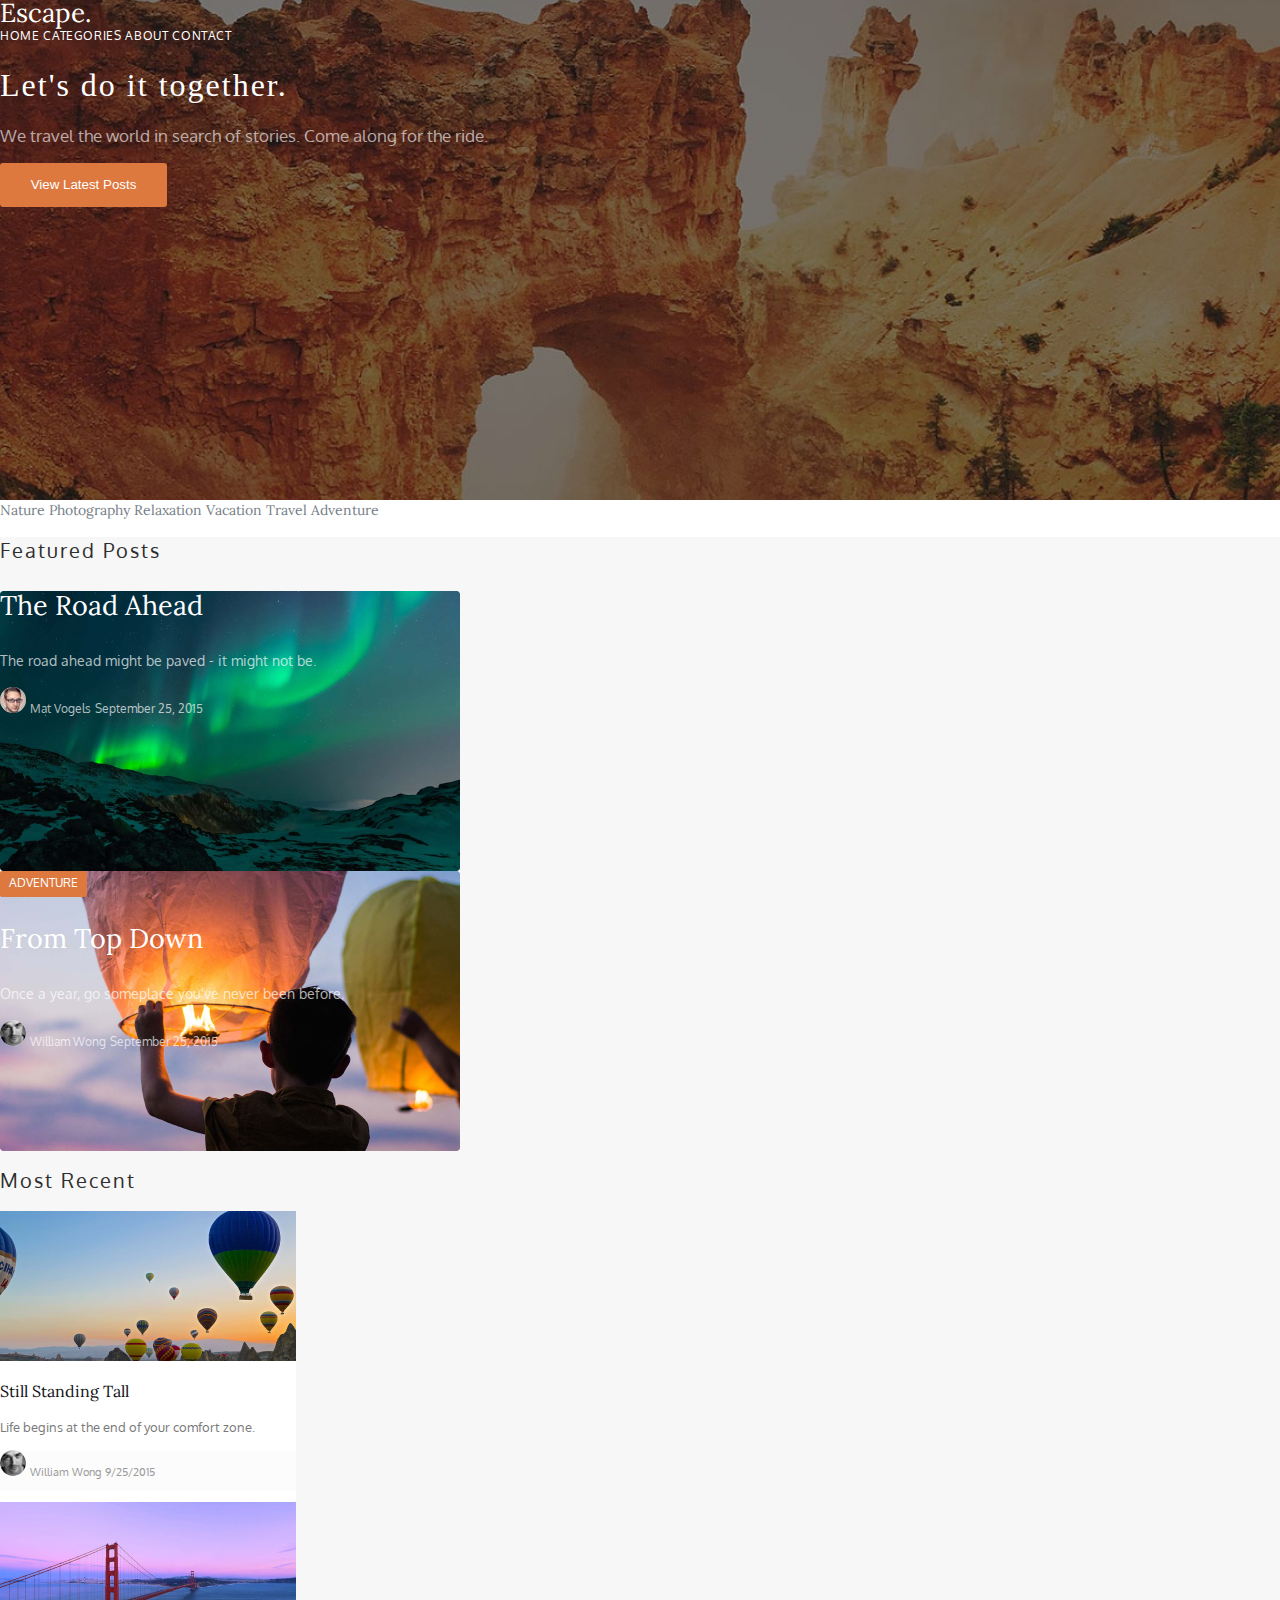
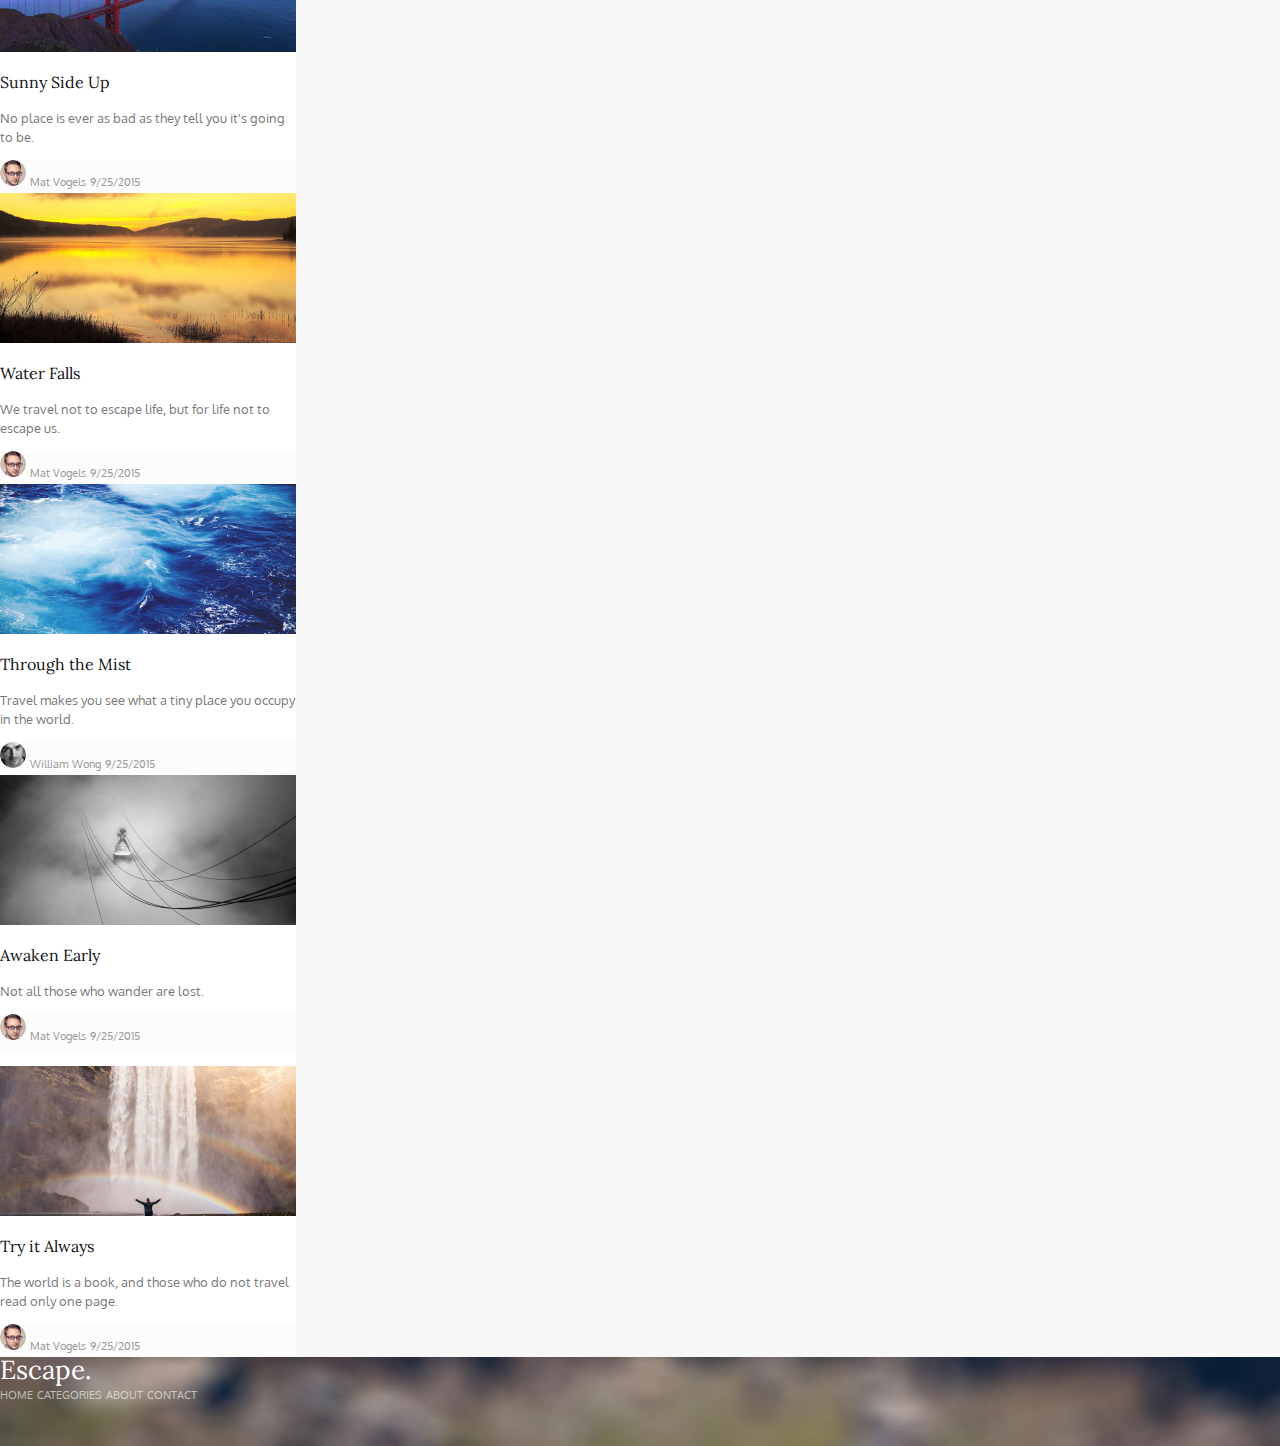
==== index.html @ 20234441 "Закончил дизайн" ====
<!DOCTYPE html>
<html lang="en">
  <head>
    <meta charset="UTF-8" />
    <title>Escape</title>
    <link rel="stylesheet" href="/css/main.css" />
    <link href="https://fonts.googleapis.com/css2?family=Oxygen&display=swap" rel="stylesheet" />
    <link href="https://fonts.googleapis.com/css2?family=Lora&family=Oxygen&display=swap" rel="stylesheet" />
  </head>
  <body class="page">
    <header class="top-block top-block_canyon">
      <span class="top-block__logo">Escape.</span>
      <nav>
        <a href="" class="top-block__nav">HOME</a>
        <a href="" class="top-block__nav">CATEGORIES</a>
        <a href="" class="top-block__nav">ABOUT</a>
        <a href="" class="top-block__nav">CONTACT</a>
      </nav>
      <h1 class="top-block__title">Let's do it together.</h1>
      <p class="top-block__text">
        We travel the world in search of stories. Come along for the ride.
      </p>
      <button class="top-block__button">View Latest Posts</button>
    </header>
    <div class="topick-block">
      <a href="" class="topick-block__nav">Nature</a>
      <a href="" class="topick-block__nav">Photography</a>
      <a href="" class="topick-block__nav">Relaxation</a>
      <a href="" class="topick-block__nav">Vacation</a>
      <a href="" class="topick-block__nav">Travel</a>
      <a href="" class="topick-block__nav">Adventure</a>
    </div>
    <div class="main-block">
      <section>
        <h2 class="main-block__title">Featured Posts</h2>
        <div class="main-block__content main-block__content_borealis" onclick="location.href='http://127.0.0.1:5500/the-road-ahead.html';">
          <h3 class="main-block__content__title">The Road Ahead</h3>
          <p class="main-block__content__text">The road ahead might be paved - it might not be.</p>
          <img class="main-block__content__image" src="images/mat_vogels.jpg" alt="Mat Vogels" />
          <span class="main-block__content__sign">Mat Vogels</span>
          <span class="main-block__content__sign">September 25, 2015</span>
        </div>
        <div class="main-block__content main-block__content_lantern">
          <button class="main-block__content__button">Adventure</button>
          <h3 class="main-block__content__title">From Top Down</h3>
          <p class="main-block__content__text">Once a year, go someplace you've never been before.</p>
          <img class="main-block__content__image" src="images/william_wong.jpg" alt="Mat Vogels" />
          <span class="main-block__content__sign">William Wong</span>
          <span class="main-block__content__sign">September 25, 2015</span>
        </div>
      </section>
      <section>
        <h2 class="main-block__title">Most Recent</h2>
        <div class="main-block__content-small">
          <img class="main-block__content-small__image" src="images/still_standing_tall.png" alt="Still Standing Tall" />
          <h3 class="main-block__content-small__title">Still Standing Tall</h3>
          <p class="main-block__content-small__text">Life begins at the end of your comfort zone.</p>
          <div class="main-block__content-small__footer">
            <img class="main-block__content-small_avatar" src="images/william_wong.jpg" alt="William Wong" />
            <span class="main-block__content-small__sign">William Wong</span>
            <span class="main-block__content-small__sign">9/25/2015</span>
          </div>
        </div>
        <div class="main-block__content-small">
          <img class="main-block__content-small__image" src="images/sunny_side_up.png" alt="Sunny Side Up" />
          <h3 class="main-block__content-small__title">Sunny Side Up</h3>
          <p class="main-block__content-small__text">No place is ever as bad as they tell you it's going to be.</p>
          <div class="main-block__content-small__footer">
            <img class="main-block__content-small_avatar" src="images/mat_vogels.jpg" alt="Mat Vogels" />
            <span class="main-block__content-small__sign">Mat Vogels</span>
            <span class="main-block__content-small__sign">9/25/2015</span>
          </div>
        </div>
        <div class="main-block__content-small">
          <img class="main-block__content-small__image" src="images/water_falls.png" alt="Water Falls" />
          <h3 class="main-block__content-small__title">Water Falls</h3>
          <p class="main-block__content-small__text">We travel not to escape life, but for life not to escape us.</p>
          <div class="main-block__content-small__footer">
            <img class="main-block__content-small_avatar" src="images/mat_vogels.jpg" alt="Mat Vogels" />
            <span class="main-block__content-small__sign">Mat Vogels</span>
            <span class="main-block__content-small__sign">9/25/2015</span>
          </div>     
        </div>
        <div class="main-block__content-small">
          <img class="main-block__content-small__image" src="images/through_the_mist.png" alt="Through the Mist" />
          <h3 class="main-block__content-small__title">Through the Mist</h3>
          <p class="main-block__content-small__text">Travel makes you see what a tiny place you occupy in the world.</p>
          <div class="main-block__content-small__footer">
            <img class="main-block__content-small_avatar" src="images/william_wong.jpg" alt="William Wong" />
            <span class="main-block__content-small__sign">William Wong</span>
            <span class="main-block__content-small__sign">9/25/2015</span>
          </div>
        </div>
        <div class="main-block__content-small">
          <img class="main-block__content-small__image" src="images/awaken_early.png" alt="Awaken Early" />
          <h3 class="main-block__content-small__title">Awaken Early</h3>
          <p class="main-block__content-small__text">Not all those who wander are lost.</p>
          <div class="main-block__content-small__footer">
            <img class="main-block__content-small_avatar" src="images/mat_vogels.jpg" alt="Mat Vogels" />
            <span class="main-block__content-small__sign">Mat Vogels</span>
            <span class="main-block__content-small__sign">9/25/2015</span>
          </div>       
        </div>
        <div class="main-block__content-small">
          <img class="main-block__content-small__image" src="images/try_it_always.png" alt="Try it Always" />
          <h3 class="main-block__content-small__title">Try it Always</h3>
          <p class="main-block__content-small__text">
            The world is a book, and those who do not travel read only one page.
          </p>
          <div class="main-block__content-small__footer">
            <img class="main-block__content-small_avatar" src="images/mat_vogels.jpg" alt="Mat Vogels" />
            <span class="main-block__content-small__sign">Mat Vogels</span>
            <span class="main-block__content-small__sign">9/25/2015</span>
          <div>
        </div>
      </section>
    </div>
    <footer class="bottom-block">
      <span class="bottom-block__logo">Escape.</span>
      <nav>
        <a href="" class="bottom-block__nav">HOME</a>
        <a href="" class="bottom-block__nav">CATEGORIES</a>
        <a href="" class="bottom-block__nav">ABOUT</a>
        <a href="" class="bottom-block__nav">CONTACT</a>
      </nav>
    </footer>
  </body>
</html>
---- css/main.css ----
.page 
{
    margin: 0;
    border: 0;
}

.top-block
{
    height: 360px;
    background: #F5F5F5;
}

.top-block_canyon
{
    height: 500px;
    background: url(../images/header.png);
    background-repeat: no-repeat;
    background-size: cover;
}

.top-block__logo
{
    font: 26px/1 "Lora";
    color: #FFFFFF;
}

.top-block__logo_black
{
    color: #2E2E2E;
}

.top-block__nav
{
    letter-spacing: 0.6px;
    text-decoration: 0;
    font: 12px/1.67 "Oxygen";
    color: #FFFFFF;
}

.top-block__nav_black
{
    color: #2E2E2E;
}

.top-block__title
{
    letter-spacing: 2px;
    font: 50/1.02 "Lora";
    font-weight: 400;
    color: #FFFFFF;
}

.top-block__title_black
{
    color: #2E2E2E;
}

.top-block__text 
{
    font: 17px/1.18 "Oxygen";
    color: rgba(255, 255, 255, 0.63);
}

.top-block__text_black
{
    color: rgba(46, 46, 46, 0.63);
}

.top-block__button
{
  height: 44px;
  width: 167px;
  background: #DD783F;
  color: #FFFFFF;
  border-radius: 3px;
  border: 0;
}

.topick-block
{
    background: #FFFFFF;
}

.topick-block__nav
{
    text-decoration: 0;
    font: 14px/1.43 "Lora";
    color: #768088;
}

.image-block
{
    width: 100%;
}

.main-block
{
    background: #F7F7F7;
}

.main-block__article
{
    padding: 140px 240px 135px;
}

.main-block__article__text
{
    margin: 0px auto;
    font: 24px/1.46 "Oxygen";
    color: #101315;
}

.main-block__article__text:not(:last-child)
{
    margin-bottom: 40px;
}

.main-block__title
{
  font: 20px/1.35 "Oxygen";
  letter-spacing: 2px;
  color: #2E2E2E;
}

.main-block__content
{
    width: 460px;
    height: 280px;
    background-size: 460px 280px;
    background-repeat: no-repeat;
    border-radius: 3px;
}

.main-block__content_borealis
{
    background-image: url(../images/the_road_ahead.jpg);
}

.main-block__content_lantern
{
    background-image: url(../images/from_top_down.jpg);
}

.main-block__content__button
{
    width: 87px;
    height: 26px;
    background: #DD783F;
    border: 0;
    border-radius: 2px;
    font: 12px/1.08 "Oxygen";
    text-transform: uppercase;
    color: #FFFFFF;
}

.main-block__content__title
{
    font: 27px/1.11 "Lora";
    color: #FFFFFF;
}

.main-block__content__text
{
    font: 14px/1.79 "Oxygen";
    color: rgba(255, 255, 255, 0.7);
}

.main-block__content__image
{
    border-radius: 50%;
}

.main-block__content__sign
{
    font: 12px/2.92 "Oxygen";
    color: rgba(255, 255, 255, 0.7);
}

.main-block__content-small
{
    width: 296px;
    height: 291px;
    background: #FFFFFF;
    background-size: 296px 291px;
    box-shadow: 0px 0px 0px rgba(0, 0, 0, 0.09);
    border-radius: 3px;
}

.main-block__content-small__image
{
    width: 296px;
    height: 150px;
}

.main-block__content-small__title
{
    font: 16px/1.31 "Lora";
    color: #101315;
}

.main-block__content-small__text
{
    font: 13px/1.46 "Oxygen";
    color: #7A7A7A;
}

.main-block__content-small__footer
{
    background: #FCFCFC;
}

.main-block__content-small_avatar
{
    border-radius: 50%;
}

.main-block__content-small__sign
{
    font: 11px/3.18 "Oxygen";
    color: #999999;
}

.bottom-block
{
    background: url(../images/bottom_block.jpg);
    background-repeat: no-repeat;
    background-size: cover;
    height: 89px;
}

.bottom-block__logo
{
    font: 26px/1 "Lora";
    color: #FFFFFF;
}

.bottom-block__nav
{
    text-decoration: 0;
    font: 11px/2.36 "Oxygen";
    color: rgba(255, 255, 255, 0.6);
}
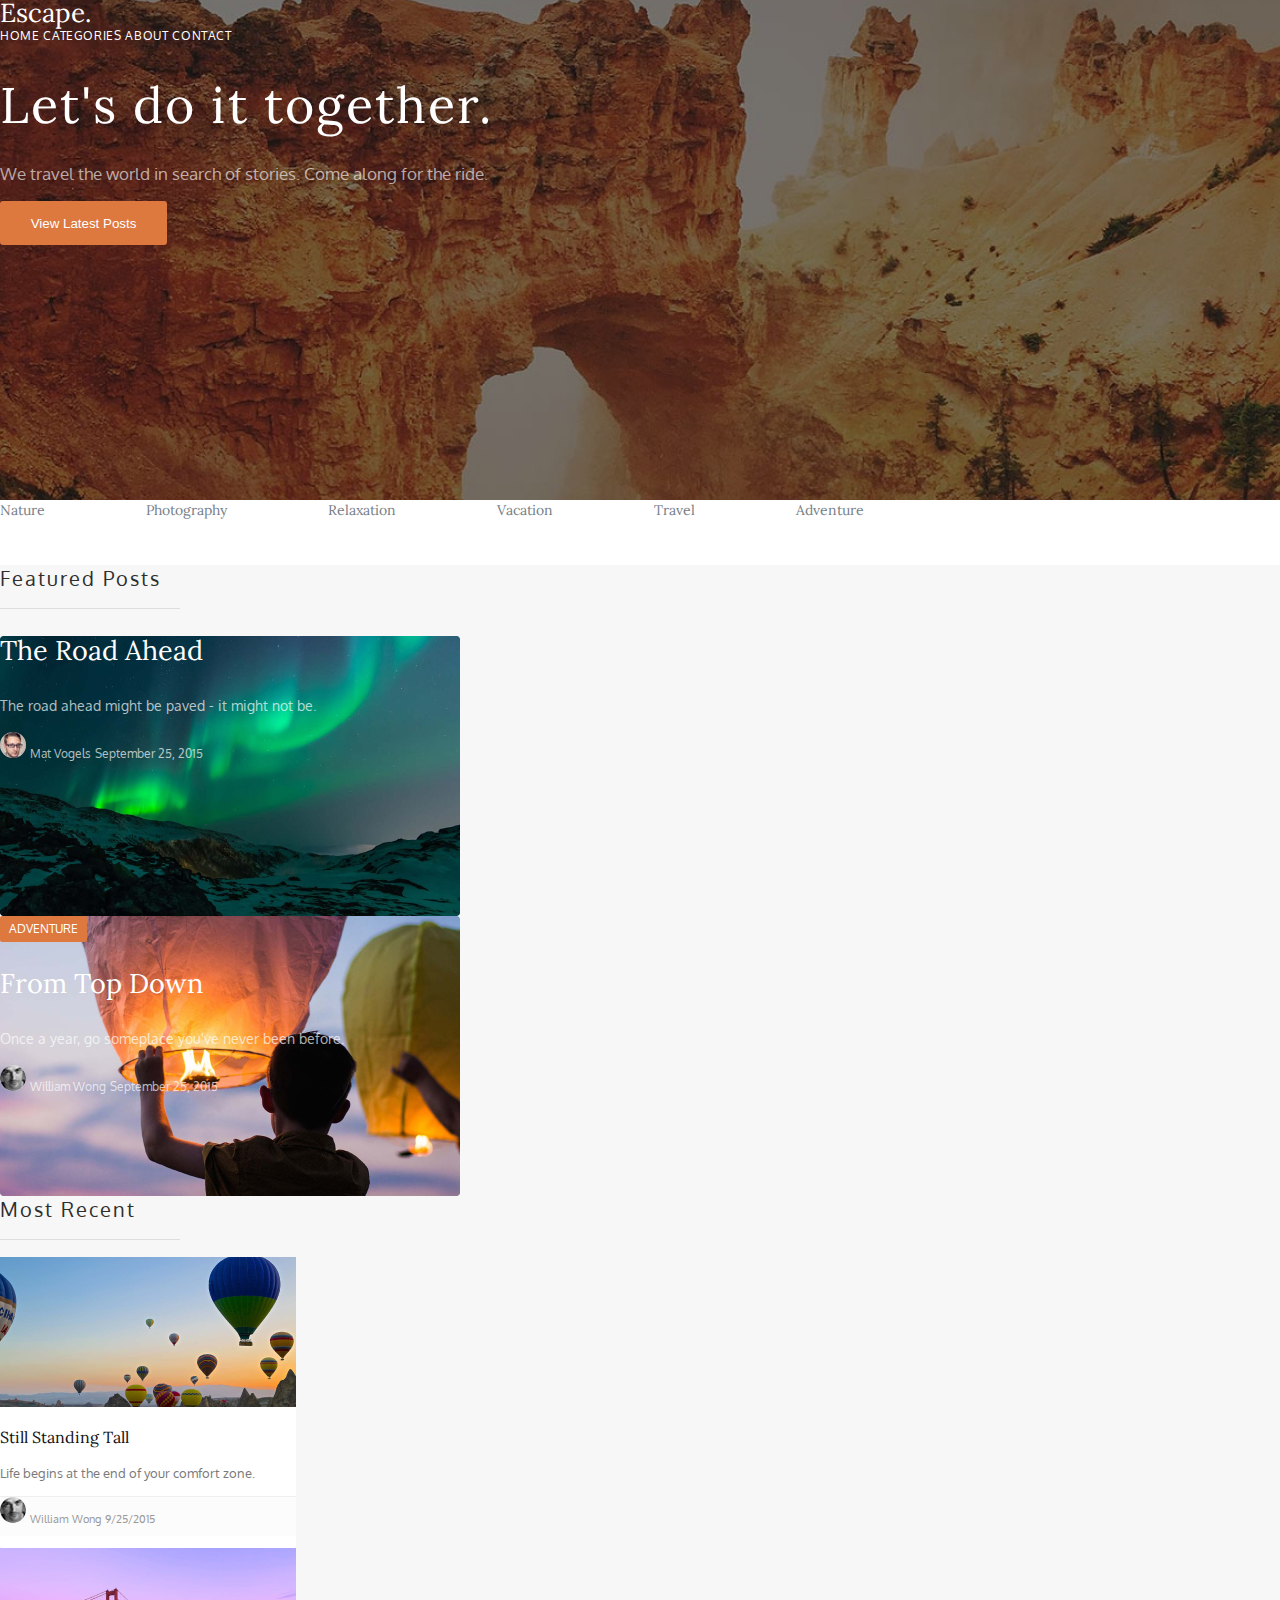
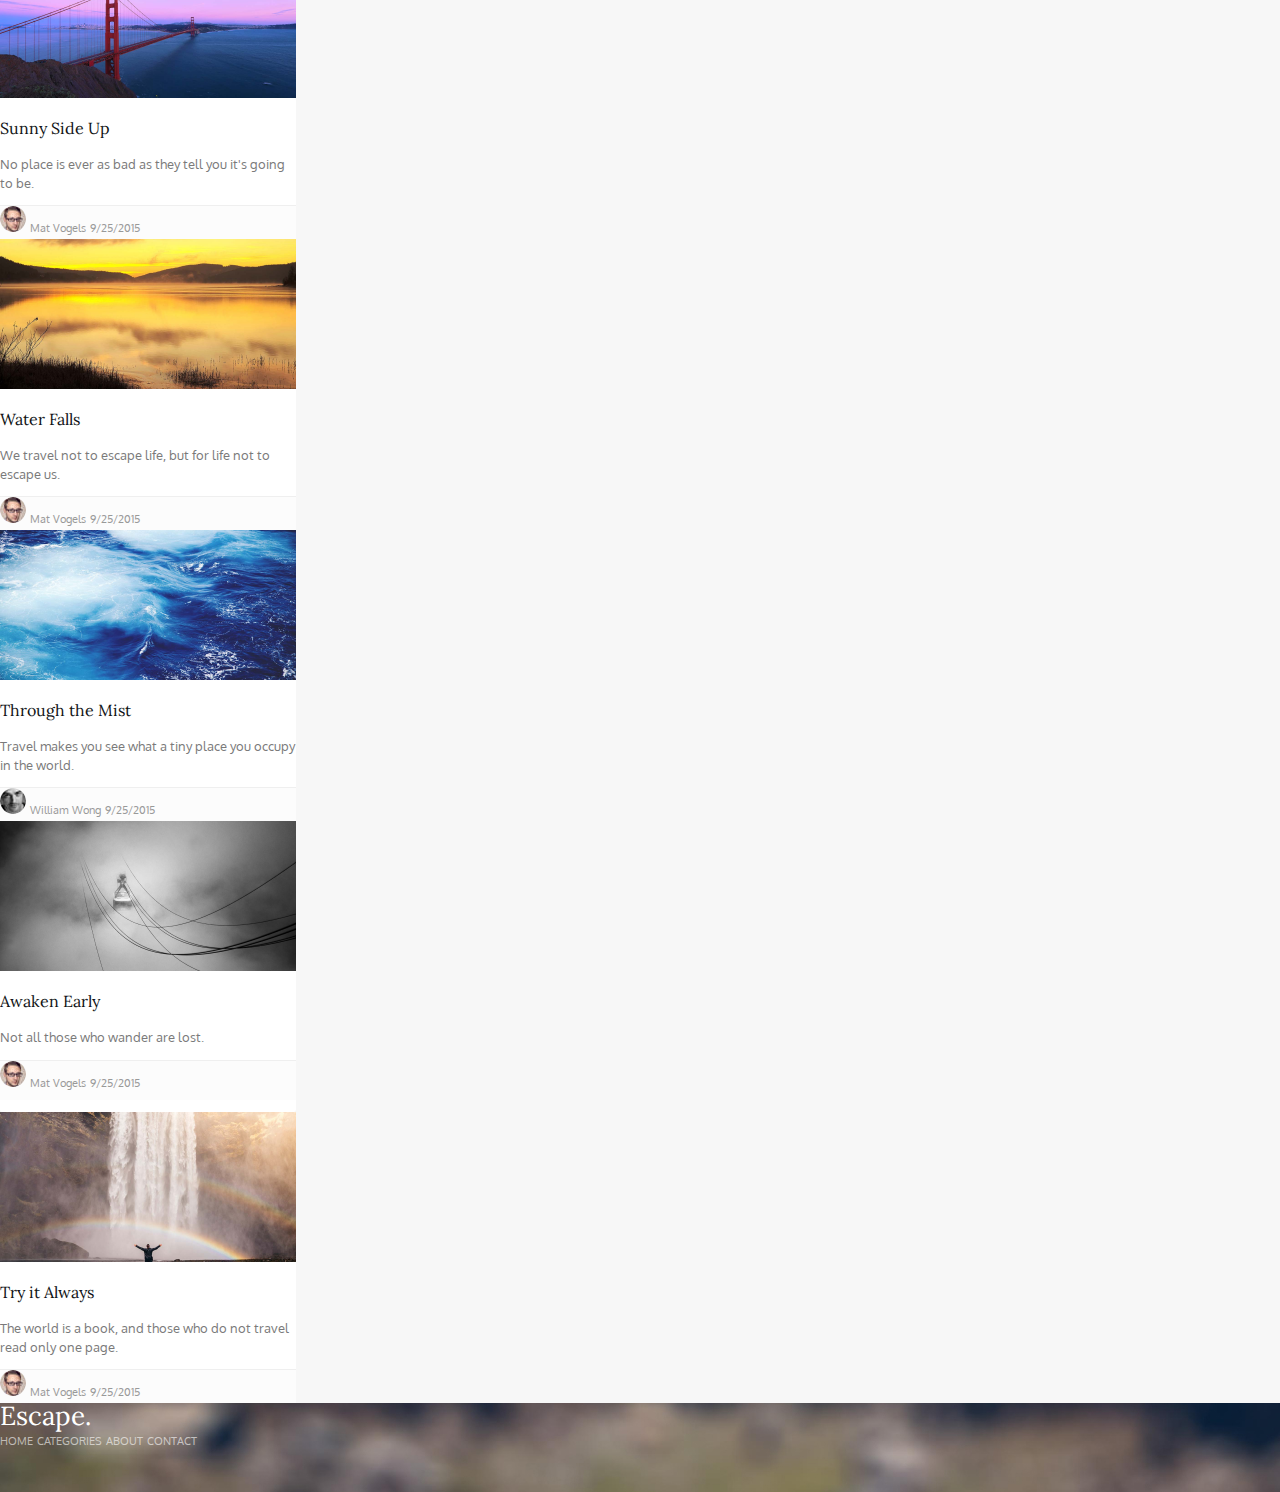
==== commit 80a99c20: "Добавил полосочки" ====
--- a/index.html
+++ b/index.html
@@ -11,10 +11,10 @@
     <header class="top-block top-block_canyon">
       <span class="top-block__logo">Escape.</span>
       <nav>
-        <a href="" class="top-block__nav">HOME</a>
-        <a href="" class="top-block__nav">CATEGORIES</a>
-        <a href="" class="top-block__nav">ABOUT</a>
-        <a href="" class="top-block__nav">CONTACT</a>
+        <a href="#" class="top-block__ref">HOME</a>
+        <a href="#" class="top-block__ref">CATEGORIES</a>
+        <a href="#" class="top-block__ref">ABOUT</a>
+        <a href="#" class="top-block__ref">CONTACT</a>
       </nav>
       <h1 class="top-block__title">Let's do it together.</h1>
       <p class="top-block__text">
@@ -23,17 +23,17 @@
       <button class="top-block__button">View Latest Posts</button>
     </header>
     <div class="topick-block">
-      <a href="" class="topick-block__nav">Nature</a>
-      <a href="" class="topick-block__nav">Photography</a>
-      <a href="" class="topick-block__nav">Relaxation</a>
-      <a href="" class="topick-block__nav">Vacation</a>
-      <a href="" class="topick-block__nav">Travel</a>
-      <a href="" class="topick-block__nav">Adventure</a>
+      <a href="#" class="topick-block__ref">Nature</a>
+      <a href="#" class="topick-block__ref">Photography</a>
+      <a href="#" class="topick-block__ref">Relaxation</a>
+      <a href="#" class="topick-block__ref">Vacation</a>
+      <a href="#" class="topick-block__ref">Travel</a>
+      <a href="#" class="topick-block__ref">Adventure</a>
     </div>
     <div class="main-block">
       <section>
         <h2 class="main-block__title">Featured Posts</h2>
-        <div class="main-block__content main-block__content_borealis" onclick="location.href='http://127.0.0.1:5500/the-road-ahead.html';">
+        <div class="main-block__content main-block__content_borealis" onclick="location.href='./the-road-ahead.html';">
           <h3 class="main-block__content__title">The Road Ahead</h3>
           <p class="main-block__content__text">The road ahead might be paved - it might not be.</p>
           <img class="main-block__content__image" src="images/mat_vogels.jpg" alt="Mat Vogels" />
@@ -111,17 +111,17 @@
             <img class="main-block__content-small_avatar" src="images/mat_vogels.jpg" alt="Mat Vogels" />
             <span class="main-block__content-small__sign">Mat Vogels</span>
             <span class="main-block__content-small__sign">9/25/2015</span>
-          <div>
+          </div>
         </div>
       </section>
     </div>
     <footer class="bottom-block">
       <span class="bottom-block__logo">Escape.</span>
       <nav>
-        <a href="" class="bottom-block__nav">HOME</a>
-        <a href="" class="bottom-block__nav">CATEGORIES</a>
-        <a href="" class="bottom-block__nav">ABOUT</a>
-        <a href="" class="bottom-block__nav">CONTACT</a>
+        <a href="#" class="bottom-block__ref">HOME</a>
+        <a href="#" class="bottom-block__ref">CATEGORIES</a>
+        <a href="#" class="bottom-block__ref">ABOUT</a>
+        <a href="#" class="bottom-block__ref">CONTACT</a>
       </nav>
     </footer>
   </body>
--- a/css/main.css
+++ b/css/main.css
@@ -29,7 +29,7 @@
     color: #2E2E2E;
 }
 
-.top-block__nav
+.top-block__ref
 {
     letter-spacing: 0.6px;
     text-decoration: 0;
@@ -37,7 +37,7 @@
     color: #FFFFFF;
 }
 
-.top-block__nav_black
+.top-block__ref_black
 {
     color: #2E2E2E;
 }
@@ -45,7 +45,7 @@
 .top-block__title
 {
     letter-spacing: 2px;
-    font: 50/1.02 "Lora";
+    font: 50px/1.02 "Lora";
     font-weight: 400;
     color: #FFFFFF;
 }
@@ -79,18 +79,19 @@
 .topick-block
 {
     background: #FFFFFF;
-}
-
-.topick-block__nav
+    height: 65px;
+}
+
+.topick-block__ref
 {
     text-decoration: 0;
     font: 14px/1.43 "Lora";
     color: #768088;
 }
 
-.image-block
-{
-    width: 100%;
+.topick-block__ref:not(:last-child)
+{
+    margin-right: 97px
 }
 
 .main-block
@@ -117,9 +118,13 @@
 
 .main-block__title
 {
-  font: 20px/1.35 "Oxygen";
-  letter-spacing: 2px;
-  color: #2E2E2E;
+    font: 20px/1.35 "Oxygen";
+    letter-spacing: 2px;
+    color: #2E2E2E;
+    border-bottom: 1px solid #DEDEDE;
+    padding-bottom: 16px;
+    width: 180px;
+    margin-top: 0;
 }
 
 .main-block__content
@@ -129,6 +134,7 @@
     background-size: 460px 280px;
     background-repeat: no-repeat;
     border-radius: 3px;
+    cursor: pointer;
 }
 
 .main-block__content_borealis
@@ -206,6 +212,7 @@
 
 .main-block__content-small__footer
 {
+    border-top: 1px solid #EFEFEF;
     background: #FCFCFC;
 }
 
@@ -234,7 +241,7 @@
     color: #FFFFFF;
 }
 
-.bottom-block__nav
+.bottom-block__ref
 {
     text-decoration: 0;
     font: 11px/2.36 "Oxygen";
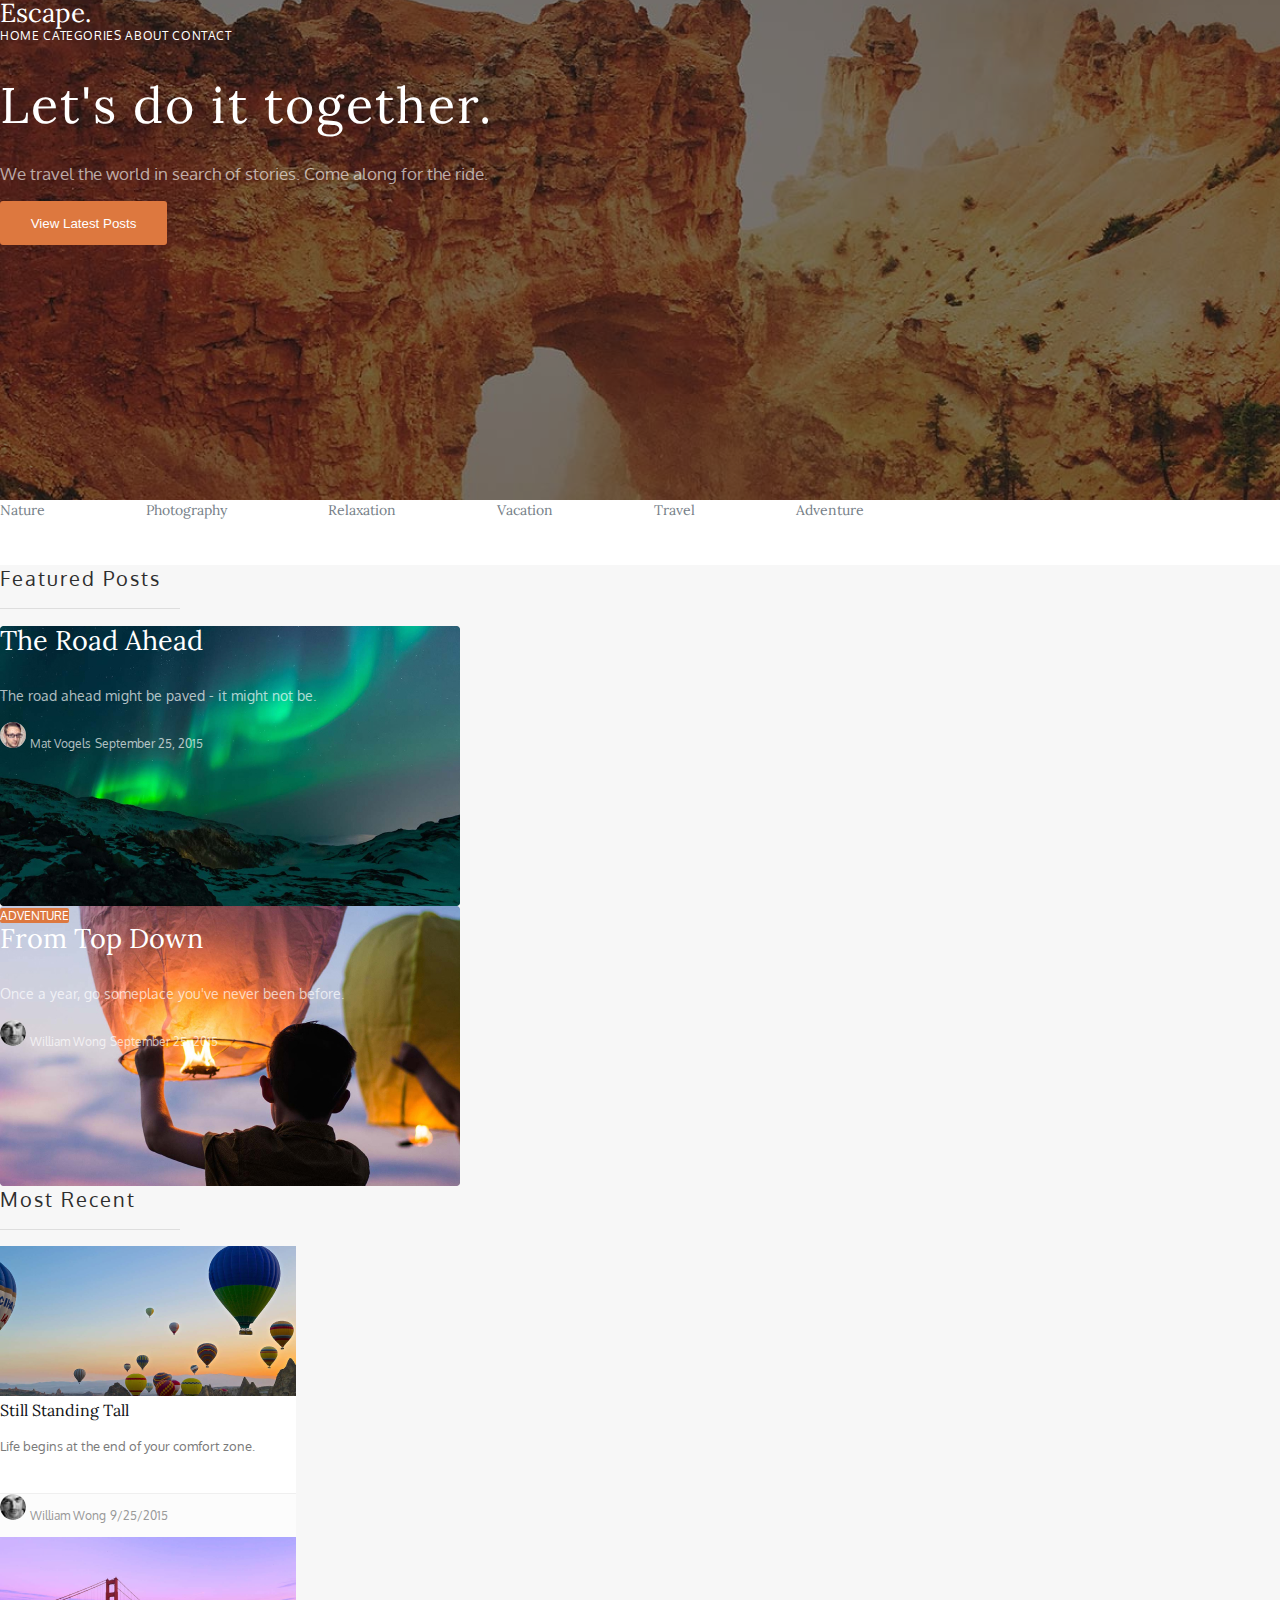
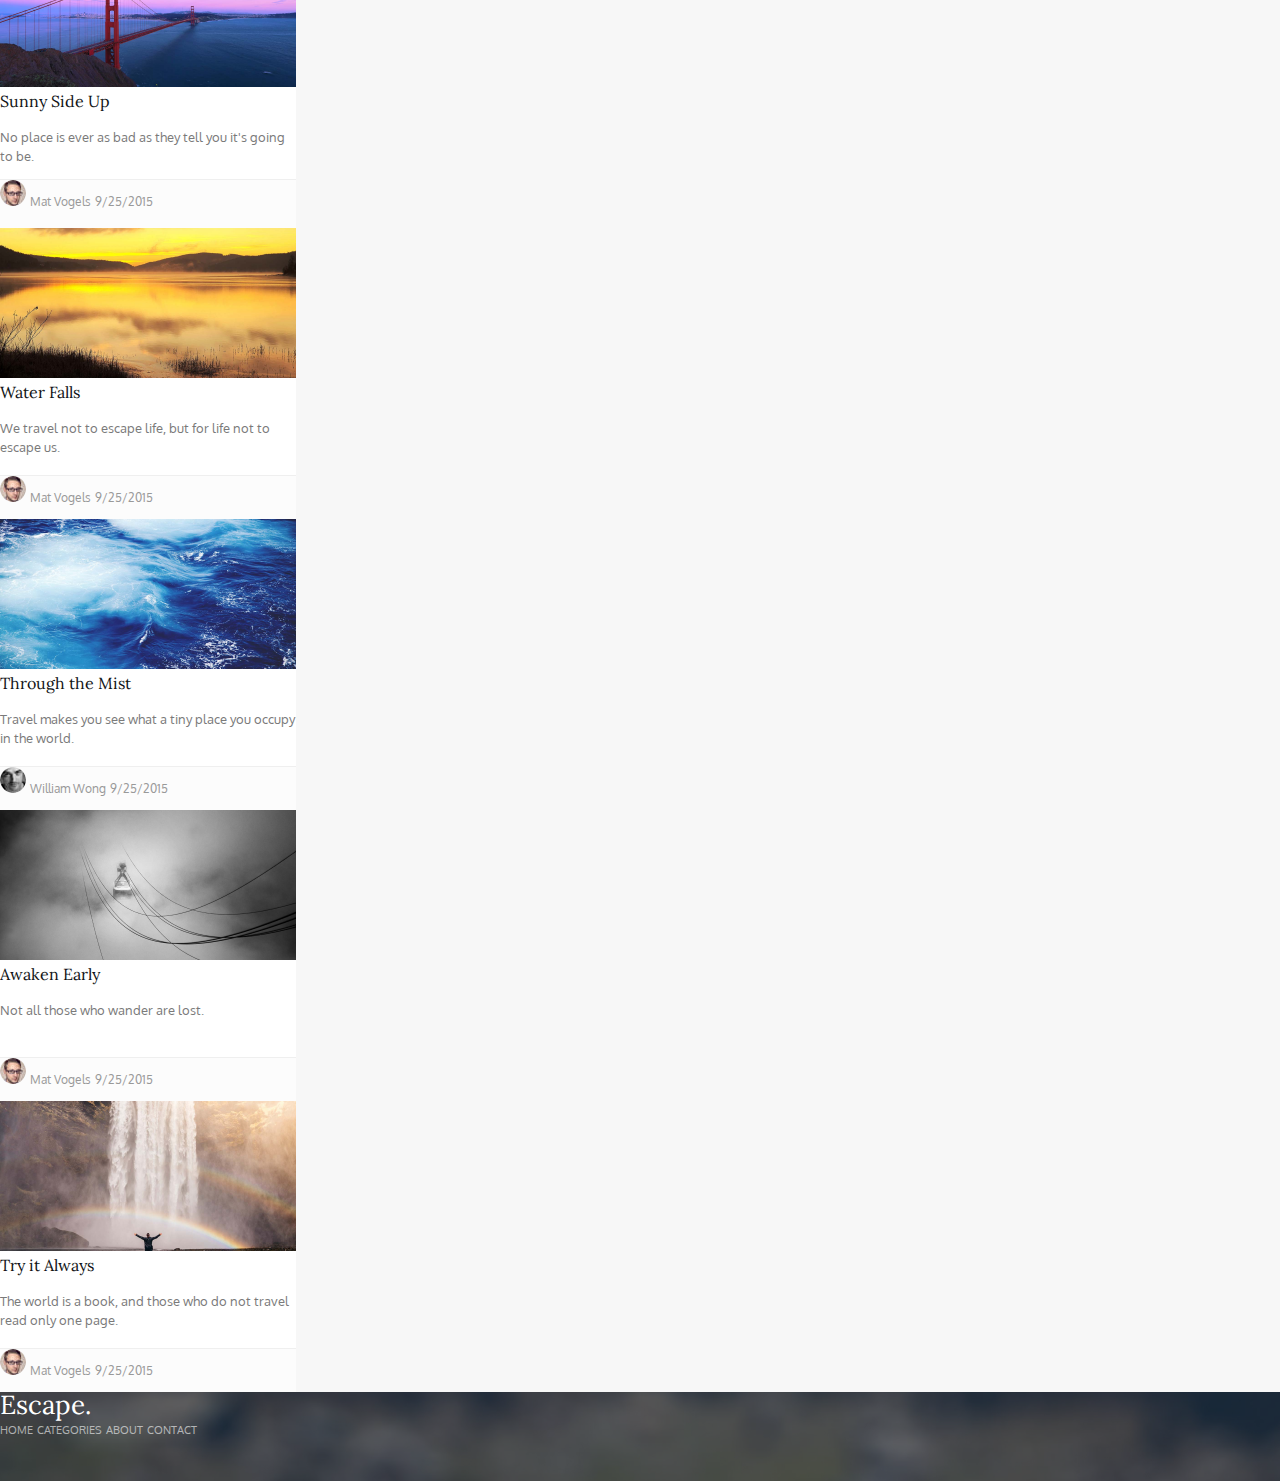
==== commit 3eb9f8f6: "Переделал БЭМ" ====
--- a/index.html
+++ b/index.html
@@ -10,119 +10,155 @@
   <body class="page">
     <header class="top-block top-block_canyon">
       <span class="top-block__logo">Escape.</span>
-      <nav>
-        <a href="#" class="top-block__ref">HOME</a>
-        <a href="#" class="top-block__ref">CATEGORIES</a>
-        <a href="#" class="top-block__ref">ABOUT</a>
-        <a href="#" class="top-block__ref">CONTACT</a>
+      <nav class="top-block__nav">
+        <a href="#" class="top-block__ref">Home</a>
+        <a href="#" class="top-block__ref">Categories</a>
+        <a href="#" class="top-block__ref">About</a>
+        <a href="#" class="top-block__ref">Contact</a>
       </nav>
       <h1 class="top-block__title">Let's do it together.</h1>
       <p class="top-block__text">
         We travel the world in search of stories. Come along for the ride.
       </p>
-      <button class="top-block__button">View Latest Posts</button>
+      <button class="top-block__button">View latest posts</button>
     </header>
-    <div class="topick-block">
-      <a href="#" class="topick-block__ref">Nature</a>
-      <a href="#" class="topick-block__ref">Photography</a>
-      <a href="#" class="topick-block__ref">Relaxation</a>
-      <a href="#" class="topick-block__ref">Vacation</a>
-      <a href="#" class="topick-block__ref">Travel</a>
-      <a href="#" class="topick-block__ref">Adventure</a>
+    <div class="tag-block">
+      <a href="#" class="tag-block__ref">Nature</a>
+      <a href="#" class="tag-block__ref">Photography</a>
+      <a href="#" class="tag-block__ref">Relaxation</a>
+      <a href="#" class="tag-block__ref">Vacation</a>
+      <a href="#" class="tag-block__ref">Travel</a>
+      <a href="#" class="tag-block__ref">Adventure</a>
     </div>
     <div class="main-block">
       <section>
         <h2 class="main-block__title">Featured Posts</h2>
         <div class="main-block__content main-block__content_borealis" onclick="location.href='./the-road-ahead.html';">
-          <h3 class="main-block__content__title">The Road Ahead</h3>
-          <p class="main-block__content__text">The road ahead might be paved - it might not be.</p>
-          <img class="main-block__content__image" src="images/mat_vogels.jpg" alt="Mat Vogels" />
-          <span class="main-block__content__sign">Mat Vogels</span>
-          <span class="main-block__content__sign">September 25, 2015</span>
+          <div class="content__info">
+            <h3 class="content__title">The Road Ahead</h3>
+            <p class="content__text">The road ahead might be paved - it might not be.</p>
+            <div class="content__sub-menu">
+              <div class="sub-menu__author">
+                <img class="author__avatar" src="images/mat_vogels.jpg" alt="Mat Vogels" />
+                <span class="author__sign author__sign_color_white">Mat Vogels</span>
+              </div>
+              <span class="sub-menu__date sub-menu__date_color_white">September 25, 2015</span>
+            </div>
+          </div>
         </div>
         <div class="main-block__content main-block__content_lantern">
-          <button class="main-block__content__button">Adventure</button>
-          <h3 class="main-block__content__title">From Top Down</h3>
-          <p class="main-block__content__text">Once a year, go someplace you've never been before.</p>
-          <img class="main-block__content__image" src="images/william_wong.jpg" alt="Mat Vogels" />
-          <span class="main-block__content__sign">William Wong</span>
-          <span class="main-block__content__sign">September 25, 2015</span>
+          <span class="content__tag">Adventure</span>
+          <div class="content__info">
+            <h3 class="content__title">From Top Down</h3>
+            <p class="content__text">Once a year, go someplace you've never been before.</p>
+            <div class="content__sub-menu">
+              <div class="sub-menu__author">
+                <img class="author__avatar" src="images/william_wong.jpg" alt="Mat Vogels" />
+                <span class="author__sign author__sign_color_white">William Wong</span>
+              </div>
+              <span class="sub-menu__date sub-menu__date_color_white">September 25, 2015</span>
+            </div>
+          </div>   
         </div>
       </section>
       <section>
         <h2 class="main-block__title">Most Recent</h2>
-        <div class="main-block__content-small">
-          <img class="main-block__content-small__image" src="images/still_standing_tall.png" alt="Still Standing Tall" />
-          <h3 class="main-block__content-small__title">Still Standing Tall</h3>
-          <p class="main-block__content-small__text">Life begins at the end of your comfort zone.</p>
-          <div class="main-block__content-small__footer">
-            <img class="main-block__content-small_avatar" src="images/william_wong.jpg" alt="William Wong" />
-            <span class="main-block__content-small__sign">William Wong</span>
-            <span class="main-block__content-small__sign">9/25/2015</span>
+        <div class="main-block__content-s">
+          <img class="content-s__image" src="images/still_standing_tall.png" alt="Still Standing Tall" />
+          <div class="content-s__info">
+            <h3 class="content-s__title">Still Standing Tall</h3>
+            <p class="content-s__text">Life begins at the end of your comfort zone.</p>
+          </div>
+          <div class="content-s__sub-menu">
+            <div class="sub-menu__author">
+              <img class="author__avatar" src="images/william_wong.jpg" alt="William Wong" />
+              <span class="author__sign author__sign_color_black">William Wong</span>
+            </div>
+            <span class="sub-menu__date sub-menu__date_color_black">9/25/2015</span>
           </div>
         </div>
-        <div class="main-block__content-small">
-          <img class="main-block__content-small__image" src="images/sunny_side_up.png" alt="Sunny Side Up" />
-          <h3 class="main-block__content-small__title">Sunny Side Up</h3>
-          <p class="main-block__content-small__text">No place is ever as bad as they tell you it's going to be.</p>
-          <div class="main-block__content-small__footer">
-            <img class="main-block__content-small_avatar" src="images/mat_vogels.jpg" alt="Mat Vogels" />
-            <span class="main-block__content-small__sign">Mat Vogels</span>
-            <span class="main-block__content-small__sign">9/25/2015</span>
+        <div class="main-block__content-s">
+          <img class="content-s__image" src="images/sunny_side_up.png" alt="Sunny Side Up" />
+          <h3 class="content-s__title">Sunny Side Up</h3>
+          <p class="content-s__text">No place is ever as bad as they tell you it's going to be.</p>
+          <div class="content-s__sub-menu">
+            <div class="sub-menu__author">
+              <img class="author__avatar" src="images/mat_vogels.jpg" alt="Mat Vogels" />
+              <span class="author__sign author__sign_color_black">Mat Vogels</span>
+            </div>
+            <span class="sub-menu__date sub-menu__date_color_black">9/25/2015</span>
           </div>
         </div>
-        <div class="main-block__content-small">
-          <img class="main-block__content-small__image" src="images/water_falls.png" alt="Water Falls" />
-          <h3 class="main-block__content-small__title">Water Falls</h3>
-          <p class="main-block__content-small__text">We travel not to escape life, but for life not to escape us.</p>
-          <div class="main-block__content-small__footer">
-            <img class="main-block__content-small_avatar" src="images/mat_vogels.jpg" alt="Mat Vogels" />
-            <span class="main-block__content-small__sign">Mat Vogels</span>
-            <span class="main-block__content-small__sign">9/25/2015</span>
+        <div class="main-block__content-s">
+          <img class="content-s__image" src="images/water_falls.png" alt="Water Falls" />
+          <div class="content-s__info">
+            <h3 class="content-s__title">Water Falls</h3>
+            <p class="content-s__text">We travel not to escape life, but for life not to escape us.</p>
+          </div>
+          <div class="content-s__sub-menu">
+            <div class="sub-menu__author">
+              <img class="author__avatar" src="images/mat_vogels.jpg" alt="Mat Vogels" />
+              <span class="author__sign author__sign_color_black">Mat Vogels</span>
+            </div>
+            <span class="sub-menu__date sub-menu__date_color_black">9/25/2015</span>
           </div>     
         </div>
-        <div class="main-block__content-small">
-          <img class="main-block__content-small__image" src="images/through_the_mist.png" alt="Through the Mist" />
-          <h3 class="main-block__content-small__title">Through the Mist</h3>
-          <p class="main-block__content-small__text">Travel makes you see what a tiny place you occupy in the world.</p>
-          <div class="main-block__content-small__footer">
-            <img class="main-block__content-small_avatar" src="images/william_wong.jpg" alt="William Wong" />
-            <span class="main-block__content-small__sign">William Wong</span>
-            <span class="main-block__content-small__sign">9/25/2015</span>
+        <div class="main-block__content-s">
+          <img class="content-s__image" src="images/through_the_mist.png" alt="Through the Mist" />
+          <div class="content-s__info">
+            <h3 class="content-s__title">Through the Mist</h3>
+            <p class="content-s__text">Travel makes you see what a tiny place you occupy in the world.</p>
+          </div>
+          <div class="content-s__sub-menu">
+            <div class="sub-menu__author">
+              <img class="author__avatar" src="images/william_wong.jpg" alt="William Wong" />
+              <span class="author__sign author__sign_color_black">William Wong</span>
+            </div>
+            <span class="sub-menu__date sub-menu__date_color_black">9/25/2015</span>
           </div>
         </div>
-        <div class="main-block__content-small">
-          <img class="main-block__content-small__image" src="images/awaken_early.png" alt="Awaken Early" />
-          <h3 class="main-block__content-small__title">Awaken Early</h3>
-          <p class="main-block__content-small__text">Not all those who wander are lost.</p>
-          <div class="main-block__content-small__footer">
-            <img class="main-block__content-small_avatar" src="images/mat_vogels.jpg" alt="Mat Vogels" />
-            <span class="main-block__content-small__sign">Mat Vogels</span>
-            <span class="main-block__content-small__sign">9/25/2015</span>
+        <div class="main-block__content-s">
+          <img class="content-s__image" src="images/awaken_early.png" alt="Awaken Early" />
+          <div class="content-s__info">
+            <h3 class="content-s__title">Awaken Early</h3>
+            <p class="content-s__text">Not all those who wander are lost.</p>
+          </div>
+          <div class="content-s__sub-menu">
+            <div class="sub-menu__author">
+              <img class="author__avatar" src="images/mat_vogels.jpg" alt="Mat Vogels" />
+              <span class="author__sign author__sign_color_black">Mat Vogels</span>
+            </div>
+            <span class="sub-menu__date sub-menu__date_color_black">9/25/2015</span>
           </div>       
         </div>
-        <div class="main-block__content-small">
-          <img class="main-block__content-small__image" src="images/try_it_always.png" alt="Try it Always" />
-          <h3 class="main-block__content-small__title">Try it Always</h3>
-          <p class="main-block__content-small__text">
-            The world is a book, and those who do not travel read only one page.
-          </p>
-          <div class="main-block__content-small__footer">
-            <img class="main-block__content-small_avatar" src="images/mat_vogels.jpg" alt="Mat Vogels" />
-            <span class="main-block__content-small__sign">Mat Vogels</span>
-            <span class="main-block__content-small__sign">9/25/2015</span>
+        <div class="main-block__content-s">
+          <img class="content-s__image" src="images/try_it_always.png" alt="Try it Always" />
+          <div class="content-s__info">
+            <h3 class="content-s__title">Try it Always</h3>
+            <p class="content-s__text">
+              The world is a book, and those who do not travel read only one page.
+            </p>
+          </div>
+          <div class="content-s__sub-menu">
+            <div class="sub-menu__author">
+              <img class="author__avatar" src="images/mat_vogels.jpg" alt="Mat Vogels" />
+              <span class="author__sign author__sign_color_black">Mat Vogels</span>
+            </div>
+            <span class="sub-menu__date sub-menu__date_color_black">9/25/2015</span>
           </div>
         </div>
       </section>
     </div>
     <footer class="bottom-block">
-      <span class="bottom-block__logo">Escape.</span>
-      <nav>
-        <a href="#" class="bottom-block__ref">HOME</a>
-        <a href="#" class="bottom-block__ref">CATEGORIES</a>
-        <a href="#" class="bottom-block__ref">ABOUT</a>
-        <a href="#" class="bottom-block__ref">CONTACT</a>
-      </nav>
+      <div class="bottom-block__blur">
+        <span class="bottom-block__logo">Escape.</span>
+        <nav class="bottom-block__nav">
+          <a href="#" class="bottom-block__ref">HOME</a>
+          <a href="#" class="bottom-block__ref">CATEGORIES</a>
+          <a href="#" class="bottom-block__ref">ABOUT</a>
+          <a href="#" class="bottom-block__ref">CONTACT</a>
+        </nav>
+      </div>
     </footer>
   </body>
 </html>
--- a/css/main.css
+++ b/css/main.css
@@ -1,7 +1,11 @@
 .page 
 {
     margin: 0;
-    border: 0;
+}
+
+h3
+{
+    margin-top: 0;
 }
 
 .top-block
@@ -20,21 +24,27 @@
 
 .top-block__logo
 {
-    font: 26px/1 "Lora";
+    font: 400 26px/1 "Lora";
     color: #FFFFFF;
 }
 
 .top-block__logo_black
 {
     color: #2E2E2E;
+}
+
+.top-block__nav
+{
+
 }
 
 .top-block__ref
 {
     letter-spacing: 0.6px;
     text-decoration: 0;
-    font: 12px/1.67 "Oxygen";
-    color: #FFFFFF;
+    font: 400 12px/1.67 "Oxygen";
+    color: #FFFFFF;
+    text-transform: uppercase;
 }
 
 .top-block__ref_black
@@ -45,7 +55,7 @@
 .top-block__title
 {
     letter-spacing: 2px;
-    font: 50px/1.02 "Lora";
+    font: 400 50px/1.02 "Lora";
     font-weight: 400;
     color: #FFFFFF;
 }
@@ -57,7 +67,7 @@
 
 .top-block__text 
 {
-    font: 17px/1.18 "Oxygen";
+    font: 400 17px/1.18 "Oxygen";
     color: rgba(255, 255, 255, 0.63);
 }
 
@@ -72,24 +82,25 @@
   width: 167px;
   background: #DD783F;
   color: #FFFFFF;
+  text-transform: capitalize;
   border-radius: 3px;
   border: 0;
 }
 
-.topick-block
+.tag-block
 {
     background: #FFFFFF;
     height: 65px;
 }
 
-.topick-block__ref
+.tag-block__ref
 {
     text-decoration: 0;
-    font: 14px/1.43 "Lora";
+    font: 400 14px/1.43 "Lora";
     color: #768088;
 }
 
-.topick-block__ref:not(:last-child)
+.tag-block__ref:not(:last-child)
 {
     margin-right: 97px
 }
@@ -104,21 +115,21 @@
     padding: 140px 240px 135px;
 }
 
-.main-block__article__text
+.article__text
 {
     margin: 0px auto;
-    font: 24px/1.46 "Oxygen";
+    font: 400 24px/1.46 "Oxygen";
     color: #101315;
 }
 
-.main-block__article__text:not(:last-child)
+.article__text:not(:last-child)
 {
     margin-bottom: 40px;
 }
 
 .main-block__title
 {
-    font: 20px/1.35 "Oxygen";
+    font: 400 20px/1.35 "Oxygen";
     letter-spacing: 2px;
     color: #2E2E2E;
     border-bottom: 1px solid #DEDEDE;
@@ -147,42 +158,81 @@
     background-image: url(../images/from_top_down.jpg);
 }
 
-.main-block__content__button
+.content__tag
 {
     width: 87px;
     height: 26px;
     background: #DD783F;
     border: 0;
     border-radius: 2px;
-    font: 12px/1.08 "Oxygen";
+    font: 400 12px/1.08 "Oxygen";
     text-transform: uppercase;
     color: #FFFFFF;
 }
 
-.main-block__content__title
-{
-    font: 27px/1.11 "Lora";
-    color: #FFFFFF;
-}
-
-.main-block__content__text
-{
-    font: 14px/1.79 "Oxygen";
+.content__info
+{
+
+}
+
+.content__title
+{
+    font: 400 27px/1.11 "Lora";
+    color: #FFFFFF;
+}
+
+.content__text
+{
+    font: 400 14px/1.79 "Oxygen";
     color: rgba(255, 255, 255, 0.7);
 }
 
-.main-block__content__image
+.content__sub-menu
+{
+
+}
+
+.sub-menu__author
+{
+    display: inline;
+}
+
+.author__avatar
 {
     border-radius: 50%;
 }
 
-.main-block__content__sign
-{
-    font: 12px/2.92 "Oxygen";
+.author__sign
+{
+    font: 400 12px/2.92 "Oxygen";
+}
+
+.author__sign_color_white
+{
     color: rgba(255, 255, 255, 0.7);
 }
 
-.main-block__content-small
+.author__sign_color_black
+{
+    color: #999999;
+}
+
+.sub-menu__date
+{
+    font: 400 12px/2.92 "Oxygen";
+}
+
+.sub-menu__date_color_white
+{
+    color: rgba(255, 255, 255, 0.7);
+}
+
+.sub-menu__date_color_black
+{
+    color: #999999;
+}
+
+.main-block__content-s
 {
     width: 296px;
     height: 291px;
@@ -192,58 +242,64 @@
     border-radius: 3px;
 }
 
-.main-block__content-small__image
+.content-s__image
 {
     width: 296px;
     height: 150px;
 }
 
-.main-block__content-small__title
-{
-    font: 16px/1.31 "Lora";
+.content-s__info
+{
+    height: 93px;
+}
+
+.content-s__title
+{
+    font: 400 16px/1.31 "Lora";
     color: #101315;
 }
 
-.main-block__content-small__text
-{
-    font: 13px/1.46 "Oxygen";
+.content-s__text
+{
+    font: 400 13px/1.46 "Oxygen";
     color: #7A7A7A;
 }
 
-.main-block__content-small__footer
-{
+.content-s__sub-menu
+{
+    height: 48px;
     border-top: 1px solid #EFEFEF;
     background: #FCFCFC;
 }
 
-.main-block__content-small_avatar
-{
-    border-radius: 50%;
-}
-
-.main-block__content-small__sign
-{
-    font: 11px/3.18 "Oxygen";
-    color: #999999;
-}
-
 .bottom-block
 {
-    background: url(../images/bottom_block.jpg);
+    background:  #4D565D url(../images/bottom_block.jpg);
     background-repeat: no-repeat;
     background-size: cover;
     height: 89px;
 }
 
+.bottom-block__blur
+{
+    height: 89px;
+    background: rgba(35, 47, 56, 0.6);
+}
+
 .bottom-block__logo
 {
-    font: 26px/1 "Lora";
-    color: #FFFFFF;
+    font: 400 26px/1 "Lora";
+    color: #FFFFFF;
+}
+
+.bottom-block__nav
+{
+
 }
 
 .bottom-block__ref
 {
     text-decoration: 0;
-    font: 11px/2.36 "Oxygen";
+    font: 400 11px/2.36 "Oxygen";
     color: rgba(255, 255, 255, 0.6);
 }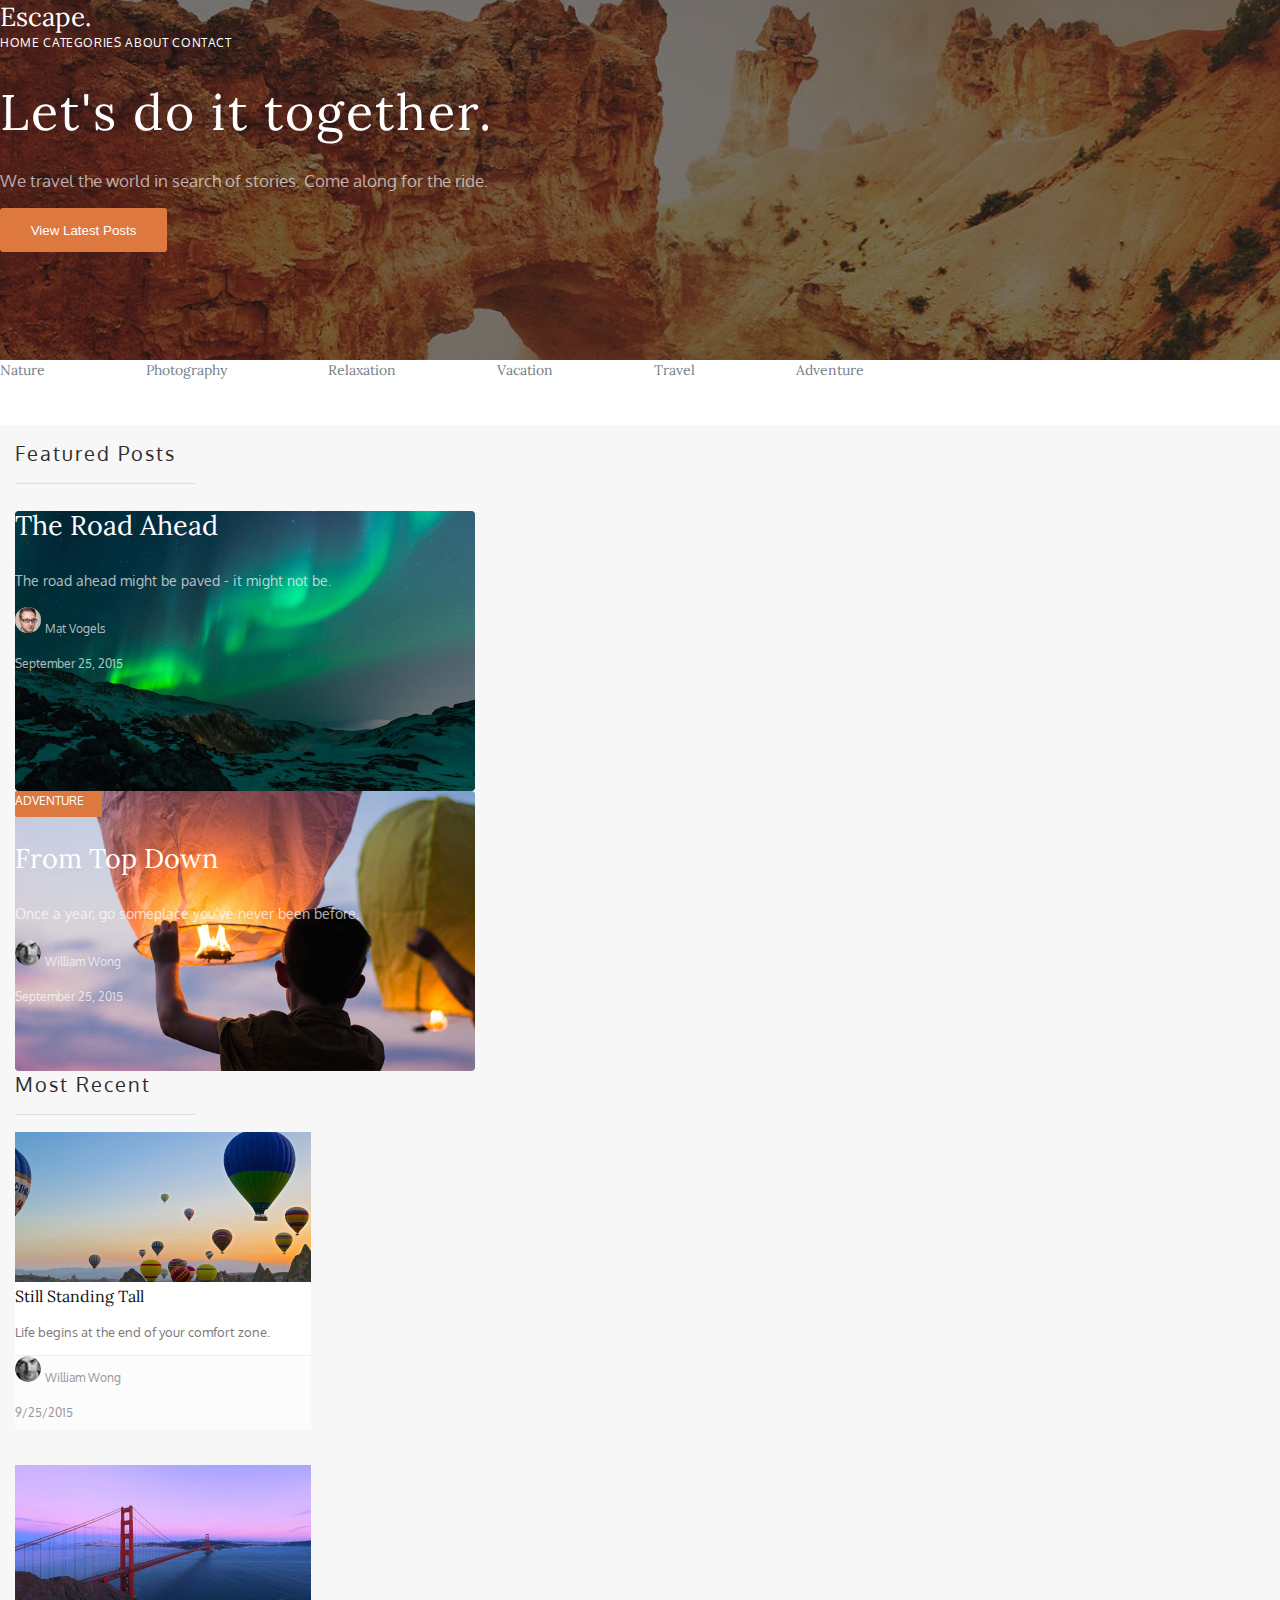
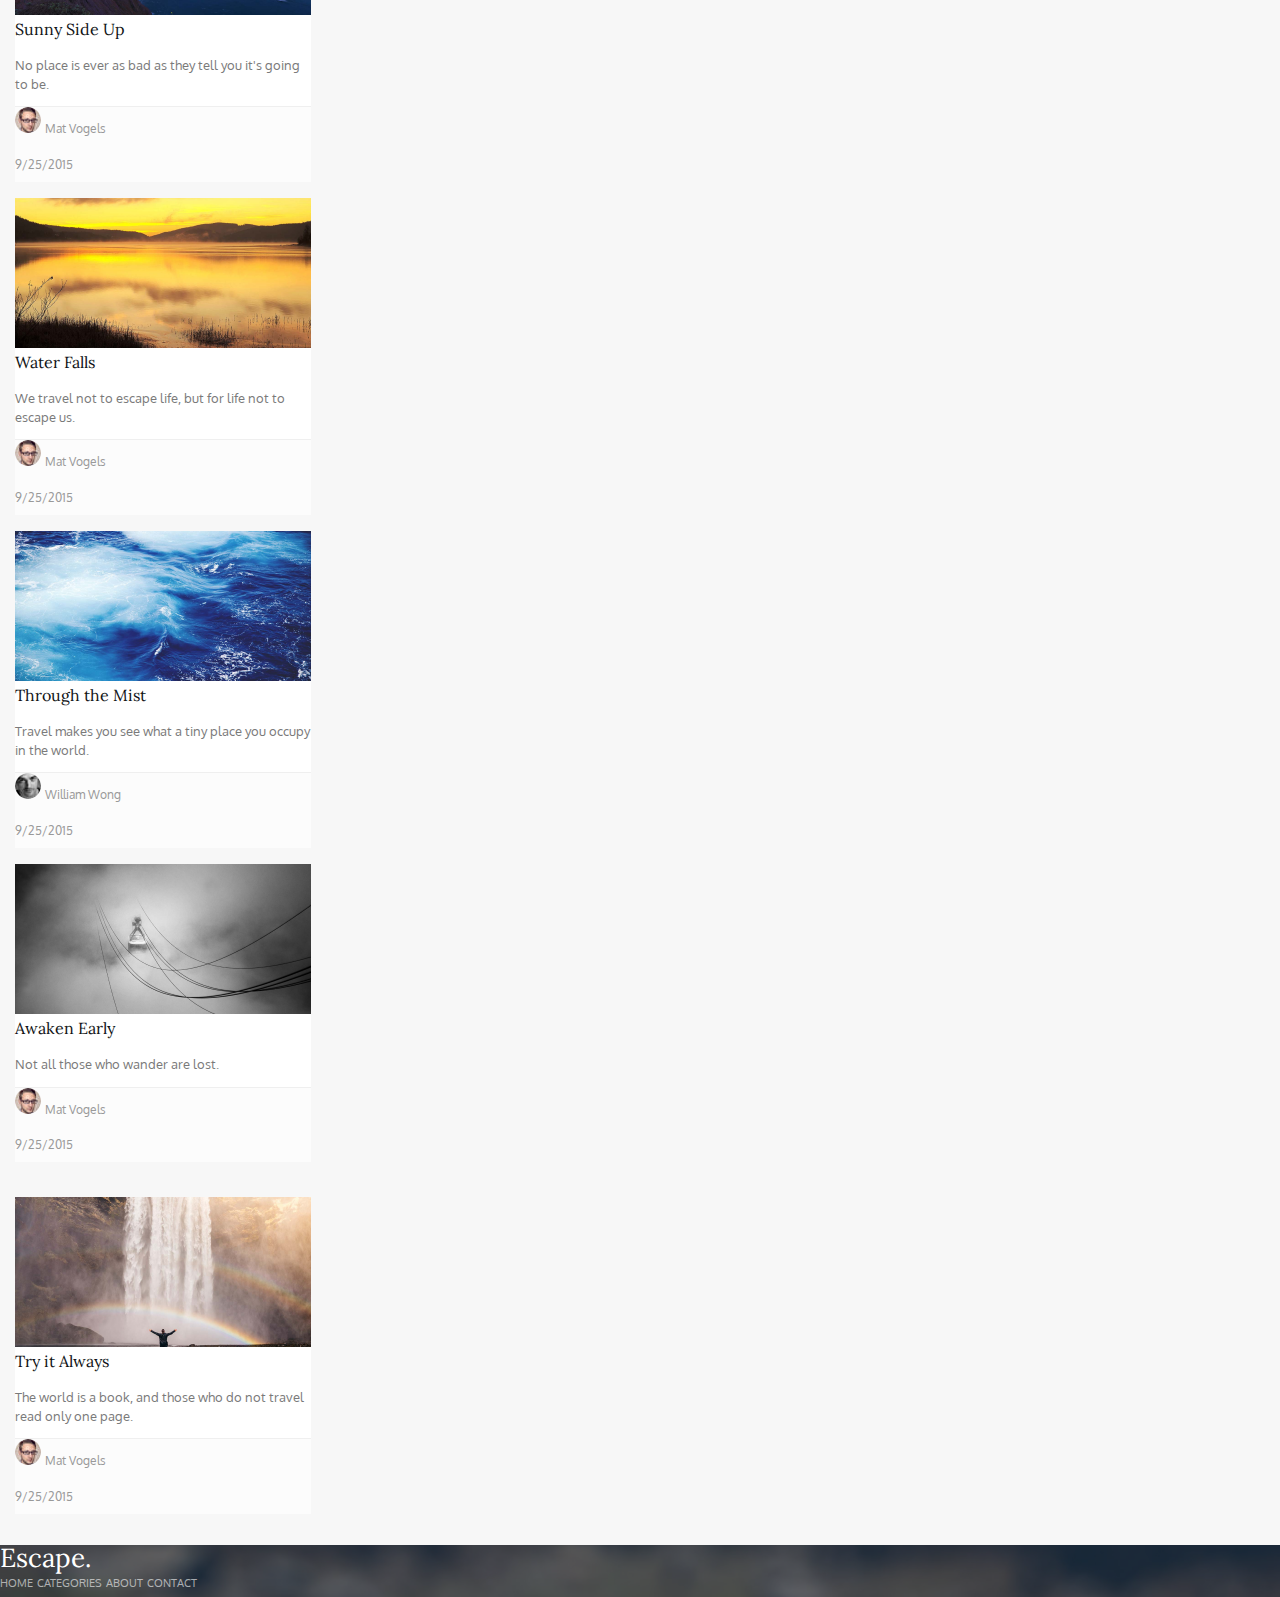
==== commit 4810fc10: "Сделал поправки" ====
--- a/index.html
+++ b/index.html
@@ -4,13 +4,14 @@
     <meta charset="UTF-8" />
     <title>Escape</title>
     <link rel="stylesheet" href="/css/main.css" />
+    <link rel="stylesheet" href="/css/index.css" />
     <link href="https://fonts.googleapis.com/css2?family=Oxygen&display=swap" rel="stylesheet" />
     <link href="https://fonts.googleapis.com/css2?family=Lora&family=Oxygen&display=swap" rel="stylesheet" />
   </head>
   <body class="page">
-    <header class="top-block top-block_canyon">
+    <header class="top-block top-block_image_canyon">
       <span class="top-block__logo">Escape.</span>
-      <nav class="top-block__nav">
+      <nav>
         <a href="#" class="top-block__ref">Home</a>
         <a href="#" class="top-block__ref">Categories</a>
         <a href="#" class="top-block__ref">About</a>
@@ -33,12 +34,12 @@
     <div class="main-block">
       <section>
         <h2 class="main-block__title">Featured Posts</h2>
-        <div class="main-block__content main-block__content_borealis" onclick="location.href='./the-road-ahead.html';">
-          <div class="content__info">
-            <h3 class="content__title">The Road Ahead</h3>
-            <p class="content__text">The road ahead might be paved - it might not be.</p>
-            <div class="content__sub-menu">
-              <div class="sub-menu__author">
+        <div class="main-block__main-posts main-posts main-block__main-posts_image_borealis">
+          <div>
+            <h3 class="main-posts__title">The Road Ahead</h3>
+            <p class="main-posts__text">The road ahead might be paved - it might not be.</p>
+            <div class="main-posts__sub-menu sub-menu">
+              <div class="sub-menu__author author">
                 <img class="author__avatar" src="images/mat_vogels.jpg" alt="Mat Vogels" />
                 <span class="author__sign author__sign_color_white">Mat Vogels</span>
               </div>
@@ -46,13 +47,15 @@
             </div>
           </div>
         </div>
-        <div class="main-block__content main-block__content_lantern">
-          <span class="content__tag">Adventure</span>
-          <div class="content__info">
-            <h3 class="content__title">From Top Down</h3>
-            <p class="content__text">Once a year, go someplace you've never been before.</p>
-            <div class="content__sub-menu">
-              <div class="sub-menu__author">
+        <div class="main-block__main-posts main-block__main-posts_image_lantern main-posts">
+          <div class="main-posts__tag tag">
+            <span class="tag__text">Adventure</span>
+          </div>
+          <div>
+            <h3 class="main-posts__title">From Top Down</h3>
+            <p class="main-posts__text">Once a year, go someplace you've never been before.</p>
+            <div class="main-posts__sub-menu sub-menu">
+              <div class="sub-menu__author author">
                 <img class="author__avatar" src="images/william_wong.jpg" alt="Mat Vogels" />
                 <span class="author__sign author__sign_color_white">William Wong</span>
               </div>
@@ -63,84 +66,84 @@
       </section>
       <section>
         <h2 class="main-block__title">Most Recent</h2>
-        <div class="main-block__content-s">
-          <img class="content-s__image" src="images/still_standing_tall.png" alt="Still Standing Tall" />
-          <div class="content-s__info">
-            <h3 class="content-s__title">Still Standing Tall</h3>
-            <p class="content-s__text">Life begins at the end of your comfort zone.</p>
+        <div class="main-block__posts posts">
+          <img class="posts__image" src="images/still_standing_tall.png" alt="Still Standing Tall" />
+          <div>
+            <h3 class="posts__title h3">Still Standing Tall</h3>
+            <p class="posts__text">Life begins at the end of your comfort zone.</p>
           </div>
-          <div class="content-s__sub-menu">
-            <div class="sub-menu__author">
+          <div class="posts__sub-menu sub-menu">
+            <div class="sub-menu__author author">
               <img class="author__avatar" src="images/william_wong.jpg" alt="William Wong" />
               <span class="author__sign author__sign_color_black">William Wong</span>
             </div>
             <span class="sub-menu__date sub-menu__date_color_black">9/25/2015</span>
           </div>
         </div>
-        <div class="main-block__content-s">
-          <img class="content-s__image" src="images/sunny_side_up.png" alt="Sunny Side Up" />
-          <h3 class="content-s__title">Sunny Side Up</h3>
-          <p class="content-s__text">No place is ever as bad as they tell you it's going to be.</p>
-          <div class="content-s__sub-menu">
-            <div class="sub-menu__author">
+        <div class="main-block__posts">
+          <img class="posts__image" src="images/sunny_side_up.png" alt="Sunny Side Up" />
+          <h3 class="posts__title h3">Sunny Side Up</h3>
+          <p class="posts__text">No place is ever as bad as they tell you it's going to be.</p>
+          <div class="posts__sub-menu sub-menu">
+            <div class="sub-menu__author author">
               <img class="author__avatar" src="images/mat_vogels.jpg" alt="Mat Vogels" />
               <span class="author__sign author__sign_color_black">Mat Vogels</span>
             </div>
             <span class="sub-menu__date sub-menu__date_color_black">9/25/2015</span>
           </div>
         </div>
-        <div class="main-block__content-s">
-          <img class="content-s__image" src="images/water_falls.png" alt="Water Falls" />
-          <div class="content-s__info">
-            <h3 class="content-s__title">Water Falls</h3>
-            <p class="content-s__text">We travel not to escape life, but for life not to escape us.</p>
+        <div class="main-block__posts">
+          <img class="posts__image" src="images/water_falls.png" alt="Water Falls" />
+          <div>
+            <h3 class="posts__title h3">Water Falls</h3>
+            <p class="posts__text">We travel not to escape life, but for life not to escape us.</p>
           </div>
-          <div class="content-s__sub-menu">
-            <div class="sub-menu__author">
+          <div class="posts__sub-menu sub-menu">
+            <div class="sub-menu__author author">
               <img class="author__avatar" src="images/mat_vogels.jpg" alt="Mat Vogels" />
               <span class="author__sign author__sign_color_black">Mat Vogels</span>
             </div>
             <span class="sub-menu__date sub-menu__date_color_black">9/25/2015</span>
           </div>     
         </div>
-        <div class="main-block__content-s">
-          <img class="content-s__image" src="images/through_the_mist.png" alt="Through the Mist" />
-          <div class="content-s__info">
-            <h3 class="content-s__title">Through the Mist</h3>
-            <p class="content-s__text">Travel makes you see what a tiny place you occupy in the world.</p>
+        <div class="main-block__posts">
+          <img class="posts__image" src="images/through_the_mist.png" alt="Through the Mist" />
+          <div>
+            <h3 class="posts__title h3">Through the Mist</h3>
+            <p class="posts__text">Travel makes you see what a tiny place you occupy in the world.</p>
           </div>
-          <div class="content-s__sub-menu">
-            <div class="sub-menu__author">
+          <div class="posts__sub-menu sub-menu">
+            <div class="sub-menu__author  author">
               <img class="author__avatar" src="images/william_wong.jpg" alt="William Wong" />
               <span class="author__sign author__sign_color_black">William Wong</span>
             </div>
             <span class="sub-menu__date sub-menu__date_color_black">9/25/2015</span>
           </div>
         </div>
-        <div class="main-block__content-s">
-          <img class="content-s__image" src="images/awaken_early.png" alt="Awaken Early" />
-          <div class="content-s__info">
-            <h3 class="content-s__title">Awaken Early</h3>
-            <p class="content-s__text">Not all those who wander are lost.</p>
+        <div class="main-block__posts">
+          <img class="posts__image" src="images/awaken_early.png" alt="Awaken Early" />
+          <div>
+            <h3 class="posts__title h3">Awaken Early</h3>
+            <p class="posts__text">Not all those who wander are lost.</p>
           </div>
-          <div class="content-s__sub-menu">
-            <div class="sub-menu__author">
+          <div class="posts__sub-menu sub-menu">
+            <div class="sub-menu__author author">
               <img class="author__avatar" src="images/mat_vogels.jpg" alt="Mat Vogels" />
               <span class="author__sign author__sign_color_black">Mat Vogels</span>
             </div>
             <span class="sub-menu__date sub-menu__date_color_black">9/25/2015</span>
           </div>       
         </div>
-        <div class="main-block__content-s">
-          <img class="content-s__image" src="images/try_it_always.png" alt="Try it Always" />
-          <div class="content-s__info">
-            <h3 class="content-s__title">Try it Always</h3>
-            <p class="content-s__text">
+        <div class="main-block__posts">
+          <img class="posts__image" src="images/try_it_always.png" alt="Try it Always" />
+          <div>
+            <h3 class="posts__title h3">Try it Always</h3>
+            <p class="posts__text">
               The world is a book, and those who do not travel read only one page.
             </p>
           </div>
-          <div class="content-s__sub-menu">
-            <div class="sub-menu__author">
+          <div class="posts__sub-menu sub-menu">
+            <div class="sub-menu__author author">
               <img class="author__avatar" src="images/mat_vogels.jpg" alt="Mat Vogels" />
               <span class="author__sign author__sign_color_black">Mat Vogels</span>
             </div>
@@ -152,7 +155,7 @@
     <footer class="bottom-block">
       <div class="bottom-block__blur">
         <span class="bottom-block__logo">Escape.</span>
-        <nav class="bottom-block__nav">
+        <nav>
           <a href="#" class="bottom-block__ref">HOME</a>
           <a href="#" class="bottom-block__ref">CATEGORIES</a>
           <a href="#" class="bottom-block__ref">ABOUT</a>
--- a/css/main.css
+++ b/css/main.css
@@ -3,39 +3,17 @@
     margin: 0;
 }
 
-h3
-{
-    margin-top: 0;
-}
-
 .top-block
 {
-    height: 360px;
+    max-height: 360px;
+    height: 100%;
     background: #F5F5F5;
-}
-
-.top-block_canyon
-{
-    height: 500px;
-    background: url(../images/header.png);
-    background-repeat: no-repeat;
-    background-size: cover;
 }
 
 .top-block__logo
 {
-    font: 400 26px/1 "Lora";
+    font: 400 26px "Lora";
     color: #FFFFFF;
-}
-
-.top-block__logo_black
-{
-    color: #2E2E2E;
-}
-
-.top-block__nav
-{
-
 }
 
 .top-block__ref
@@ -47,11 +25,6 @@
     text-transform: uppercase;
 }
 
-.top-block__ref_black
-{
-    color: #2E2E2E;
-}
-
 .top-block__title
 {
     letter-spacing: 2px;
@@ -60,229 +33,30 @@
     color: #FFFFFF;
 }
 
-.top-block__title_black
-{
-    color: #2E2E2E;
-}
-
 .top-block__text 
 {
     font: 400 17px/1.18 "Oxygen";
     color: rgba(255, 255, 255, 0.63);
 }
 
-.top-block__text_black
-{
-    color: rgba(46, 46, 46, 0.63);
-}
-
-.top-block__button
-{
-  height: 44px;
-  width: 167px;
-  background: #DD783F;
-  color: #FFFFFF;
-  text-transform: capitalize;
-  border-radius: 3px;
-  border: 0;
-}
-
-.tag-block
-{
-    background: #FFFFFF;
-    height: 65px;
-}
-
-.tag-block__ref
-{
-    text-decoration: 0;
-    font: 400 14px/1.43 "Lora";
-    color: #768088;
-}
-
-.tag-block__ref:not(:last-child)
-{
-    margin-right: 97px
-}
-
 .main-block
 {
     background: #F7F7F7;
+    padding: 15px;
 }
 
-.main-block__article
-{
-    padding: 140px 240px 135px;
-}
-
-.article__text
-{
-    margin: 0px auto;
-    font: 400 24px/1.46 "Oxygen";
-    color: #101315;
-}
-
-.article__text:not(:last-child)
-{
-    margin-bottom: 40px;
-}
-
-.main-block__title
-{
-    font: 400 20px/1.35 "Oxygen";
-    letter-spacing: 2px;
-    color: #2E2E2E;
-    border-bottom: 1px solid #DEDEDE;
-    padding-bottom: 16px;
-    width: 180px;
-    margin-top: 0;
-}
-
-.main-block__content
-{
-    width: 460px;
-    height: 280px;
-    background-size: 460px 280px;
-    background-repeat: no-repeat;
-    border-radius: 3px;
-    cursor: pointer;
-}
-
-.main-block__content_borealis
-{
-    background-image: url(../images/the_road_ahead.jpg);
-}
-
-.main-block__content_lantern
-{
-    background-image: url(../images/from_top_down.jpg);
-}
-
-.content__tag
-{
-    width: 87px;
-    height: 26px;
-    background: #DD783F;
-    border: 0;
-    border-radius: 2px;
-    font: 400 12px/1.08 "Oxygen";
-    text-transform: uppercase;
-    color: #FFFFFF;
-}
-
-.content__info
-{
-
-}
-
-.content__title
-{
-    font: 400 27px/1.11 "Lora";
-    color: #FFFFFF;
-}
-
-.content__text
-{
-    font: 400 14px/1.79 "Oxygen";
-    color: rgba(255, 255, 255, 0.7);
-}
-
-.content__sub-menu
-{
-
-}
-
-.sub-menu__author
-{
-    display: inline;
-}
-
-.author__avatar
-{
-    border-radius: 50%;
-}
-
-.author__sign
-{
-    font: 400 12px/2.92 "Oxygen";
-}
-
-.author__sign_color_white
-{
-    color: rgba(255, 255, 255, 0.7);
-}
-
-.author__sign_color_black
-{
-    color: #999999;
-}
-
-.sub-menu__date
-{
-    font: 400 12px/2.92 "Oxygen";
-}
-
-.sub-menu__date_color_white
-{
-    color: rgba(255, 255, 255, 0.7);
-}
-
-.sub-menu__date_color_black
-{
-    color: #999999;
-}
-
-.main-block__content-s
-{
-    width: 296px;
-    height: 291px;
-    background: #FFFFFF;
-    background-size: 296px 291px;
-    box-shadow: 0px 0px 0px rgba(0, 0, 0, 0.09);
-    border-radius: 3px;
-}
-
-.content-s__image
-{
-    width: 296px;
-    height: 150px;
-}
-
-.content-s__info
-{
-    height: 93px;
-}
-
-.content-s__title
-{
-    font: 400 16px/1.31 "Lora";
-    color: #101315;
-}
-
-.content-s__text
-{
-    font: 400 13px/1.46 "Oxygen";
-    color: #7A7A7A;
-}
-
-.content-s__sub-menu
-{
-    height: 48px;
-    border-top: 1px solid #EFEFEF;
-    background: #FCFCFC;
-}
 
 .bottom-block
 {
-    background:  #4D565D url(../images/bottom_block.jpg);
+    background: #4D565D url(../images/bottom_block.jpg);
     background-repeat: no-repeat;
     background-size: cover;
-    height: 89px;
+    max-height: 89px;
 }
 
 .bottom-block__blur
 {
-    height: 89px;
+    max-height: 89px;
     background: rgba(35, 47, 56, 0.6);
 }
 
@@ -292,11 +66,6 @@
     color: #FFFFFF;
 }
 
-.bottom-block__nav
-{
-
-}
-
 .bottom-block__ref
 {
     text-decoration: 0;
--- a/css/index.css
+++ b/css/index.css
@@ -0,0 +1,169 @@
+.h3
+{
+    margin-top: 0;
+}
+
+.top-block_image_canyon
+{
+    height: 500px;
+    background: url(../images/header.png);
+    background-repeat: no-repeat;
+    background-size: cover;
+}
+
+.top-block__button
+{
+  height: 44px;
+  width: 167px;
+  background: #DD783F;
+  color: #FFFFFF;
+  text-transform: capitalize;
+  border-radius: 3px;
+  border: 0;
+}
+
+.tag-block
+{
+    background: #FFFFFF;
+    height: 65px;
+}
+
+.tag-block__ref
+{
+    text-decoration: 0;
+    font: 400 14px/1.43 "Lora";
+    color: #768088;
+}
+
+.tag-block__ref:not(:last-child)
+{
+    margin-right: 97px
+}
+
+.main-block__title
+{
+    font: 400 20px/1.35 "Oxygen";
+    letter-spacing: 2px;
+    color: #2E2E2E;
+    border-bottom: 1px solid #DEDEDE;
+    padding-bottom: 16px;
+    width: 180px;
+    margin-top: 0;
+}
+
+.main-block__main-posts
+{
+    width: 460px;
+    height: 280px;
+    background-size: 460px 280px;
+    background-repeat: no-repeat;
+    border-radius: 3px;
+    cursor: pointer;
+}
+
+.main-block__main-posts_image_borealis
+{
+    background-image: url(../images/the_road_ahead.jpg);
+}
+
+.main-block__main-posts_image_lantern
+{
+    background-image: url(../images/from_top_down.jpg);
+}
+
+.main-posts__tag
+{
+    width: 87px;
+    height: 26px;
+    background: #DD783F;
+    border: 0;
+    border-radius: 2px;
+}
+
+.tag__text
+{
+    font: 400 12px/1.08 "Oxygen";
+    text-transform: uppercase;
+    color: #FFFFFF;
+}
+
+.main-posts__title
+{
+    font: 400 27px/1.11 "Lora";
+    color: #FFFFFF;
+}
+
+.main-posts__text
+{
+    font: 400 14px/1.79 "Oxygen";
+    color: rgba(255, 255, 255, 0.7);
+}
+
+.author__avatar
+{
+    border-radius: 50%;
+}
+
+.author__sign
+{
+    font: 400 12px/2.92 "Oxygen";
+}
+
+.author__sign_color_white
+{
+    color: rgba(255, 255, 255, 0.7);
+}
+
+.author__sign_color_black
+{
+    color: #999999;
+}
+
+.sub-menu__date
+{
+    font: 400 12px/2.92 "Oxygen";
+}
+
+.sub-menu__date_color_white
+{
+    color: rgba(255, 255, 255, 0.7);
+}
+
+.sub-menu__date_color_black
+{
+    color: #999999;
+}
+
+.main-block__posts
+{
+    width: 296px;
+    height: 291px;
+    background: #FFFFFF;
+    background-size: 296px 291px;
+    box-shadow: 0 0 0 rgba(0, 0, 0, 0.09);
+    border-radius: 3px;
+    margin-bottom: 42px;
+}
+
+.posts__image
+{
+    max-height: 150px;
+}
+
+.posts__title
+{
+    font: 400 16px/1.31 "Lora";
+    color: #101315;
+}
+
+.posts__text
+{
+    font: 400 13px/1.46 "Oxygen";
+    color: #7A7A7A;
+}
+
+.posts__sub-menu
+{
+    border-top: 1px solid #EFEFEF;
+    background: #FCFCFC;
+}
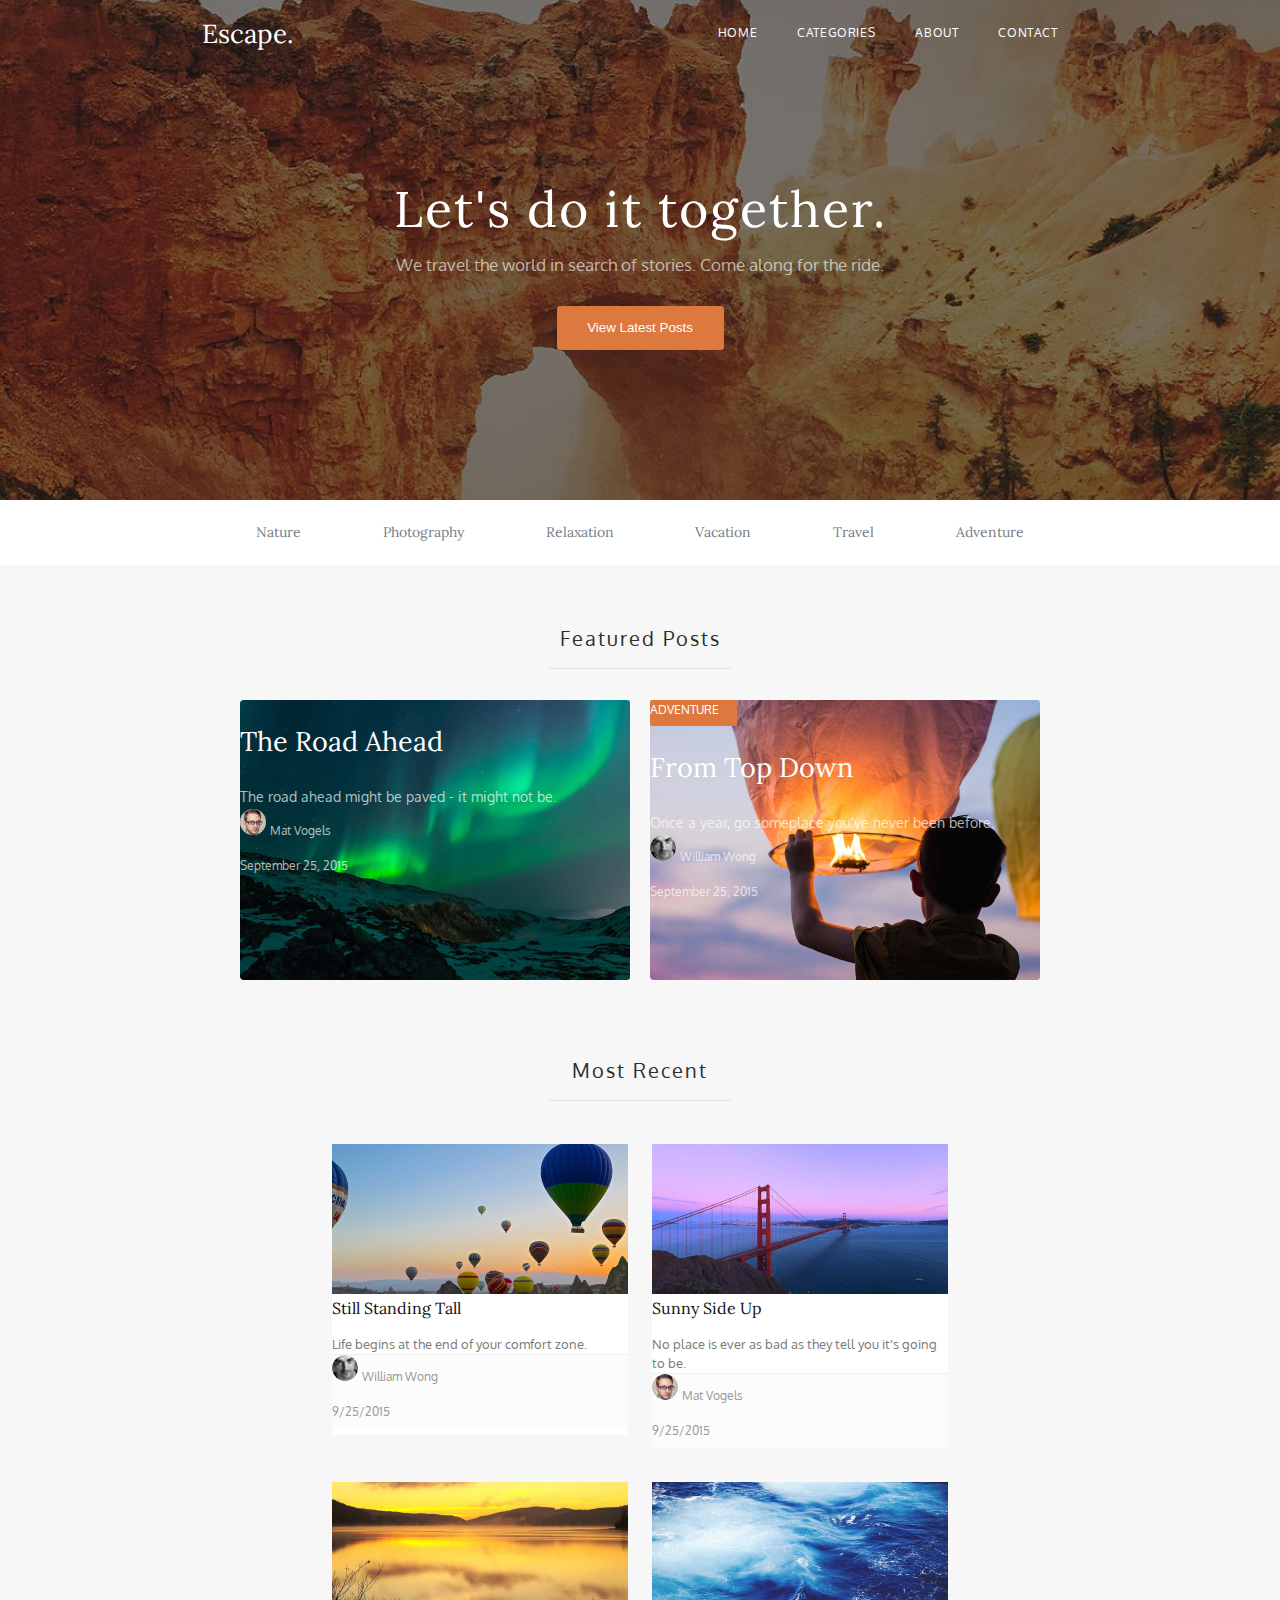
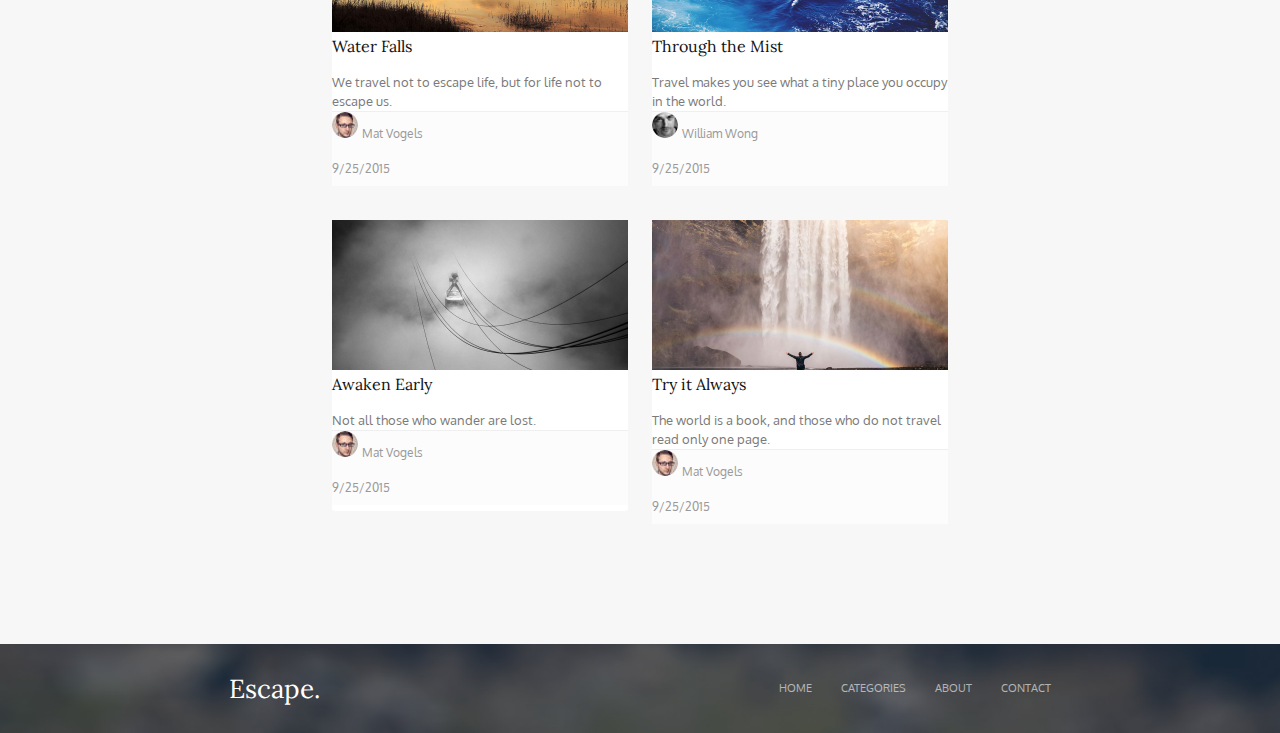
==== commit c18e436e: "Задел на позиционирование" ====
--- a/index.html
+++ b/index.html
@@ -4,25 +4,27 @@
     <meta charset="UTF-8" />
     <title>Escape</title>
     <link rel="stylesheet" href="/css/main.css" />
-    <link rel="stylesheet" href="/css/index.css" />
+    <link rel="stylesheet" href="/css/style.css" />
     <link href="https://fonts.googleapis.com/css2?family=Oxygen&display=swap" rel="stylesheet" />
     <link href="https://fonts.googleapis.com/css2?family=Lora&family=Oxygen&display=swap" rel="stylesheet" />
   </head>
   <body class="page">
-    <header class="top-block top-block_image_canyon">
-      <span class="top-block__logo">Escape.</span>
-      <nav>
-        <a href="#" class="top-block__ref">Home</a>
-        <a href="#" class="top-block__ref">Categories</a>
-        <a href="#" class="top-block__ref">About</a>
-        <a href="#" class="top-block__ref">Contact</a>
+    <header class="header">
+      <span class="header__logo">Escape.</span>
+      <nav class="header__nav">
+        <a href="#" class="header__ref">Home</a>
+        <a href="#" class="header__ref">Categories</a>
+        <a href="#" class="header__ref">About</a>
+        <a href="#" class="header__ref">Contact</a>
       </nav>
+    </header>
+    <div class="top-block">
       <h1 class="top-block__title">Let's do it together.</h1>
-      <p class="top-block__text">
+      <span class="top-block__text">
         We travel the world in search of stories. Come along for the ride.
-      </p>
+      </span>
       <button class="top-block__button">View latest posts</button>
-    </header>
+    </div>
     <div class="tag-block">
       <a href="#" class="tag-block__ref">Nature</a>
       <a href="#" class="tag-block__ref">Photography</a>
@@ -32,122 +34,126 @@
       <a href="#" class="tag-block__ref">Adventure</a>
     </div>
     <div class="main-block">
-      <section>
+      <section class="main-block__featured-posts-block">
         <h2 class="main-block__title">Featured Posts</h2>
-        <div class="main-block__main-posts main-posts main-block__main-posts_image_borealis">
-          <div>
-            <h3 class="main-posts__title">The Road Ahead</h3>
-            <p class="main-posts__text">The road ahead might be paved - it might not be.</p>
-            <div class="main-posts__sub-menu sub-menu">
+        <div class="main-block__featured-posts">
+          <a href="the-road-ahead.html" class="main-block__main-posts main-posts main-block__main-posts_image_borealis">
+            <div>
+              <h3 class="main-posts__title">The Road Ahead</h3>
+              <span class="main-posts__text">The road ahead might be paved - it might not be.</span>
+              <div class="main-posts__sub-menu sub-menu">
+                <div class="sub-menu__author author">
+                  <img class="author__avatar" src="images/mat_vogels.jpg" alt="Mat Vogels" />
+                  <span class="author__sign author__sign_color_white">Mat Vogels</span>
+                </div>
+                <span class="sub-menu__date sub-menu__date_color_white">September 25, 2015</span>
+              </div>
+            </div>
+          </a>
+          <a href="#" class="main-block__main-posts main-block__main-posts_image_lantern main-posts">
+            <div class="main-posts__tag">
+              <span class="main-posts__tag-text">Adventure</span>
+            </div>
+            <div class="main-posts__info">
+              <h3 class="main-posts__title">From Top Down</h3>
+              <span class="main-posts__text">Once a year, go someplace you've never been before.</span>
+              <div class="main-posts__sub-menu sub-menu">
+                <div class="sub-menu__author author">
+                  <img class="author__avatar" src="images/william_wong.jpg" alt="Mat Vogels" />
+                  <span class="author__sign author__sign_color_white">William Wong</span>
+                </div>
+                <span class="sub-menu__date sub-menu__date_color_white">September 25, 2015</span>
+              </div>
+            </div>
+          </a>
+        </div>
+      </section>
+      <section class="main-block__most-recent-posts-block">
+        <h2 class="main-block__title">Most Recent</h2>
+        <div class="main-block__most-recent-posts">
+          <div class="main-block__posts posts">
+            <img class="posts__image" src="images/still_standing_tall.png" alt="Still Standing Tall" />
+            <div>
+              <h3 class="posts__title h3">Still Standing Tall</h3>
+              <span class="posts__text">Life begins at the end of your comfort zone.</span>
+            </div>
+            <div class="posts__sub-menu sub-menu">
+              <div class="sub-menu__author author">
+                <img class="author__avatar" src="images/william_wong.jpg" alt="William Wong" />
+                <span class="author__sign author__sign_color_black">William Wong</span>
+              </div>
+              <span class="sub-menu__date sub-menu__date_color_black">9/25/2015</span>
+            </div>
+          </div>
+          <div class="main-block__posts posts">
+            <img class="posts__image" src="images/sunny_side_up.png" alt="Sunny Side Up" />
+            <h3 class="posts__title h3">Sunny Side Up</h3>
+            <span class="posts__text">No place is ever as bad as they tell you it's going to be.</span>
+            <div class="posts__sub-menu sub-menu">
               <div class="sub-menu__author author">
                 <img class="author__avatar" src="images/mat_vogels.jpg" alt="Mat Vogels" />
-                <span class="author__sign author__sign_color_white">Mat Vogels</span>
+                <span class="author__sign author__sign_color_black">Mat Vogels</span>
               </div>
-              <span class="sub-menu__date sub-menu__date_color_white">September 25, 2015</span>
+              <span class="sub-menu__date sub-menu__date_color_black">9/25/2015</span>
             </div>
           </div>
-        </div>
-        <div class="main-block__main-posts main-block__main-posts_image_lantern main-posts">
-          <div class="main-posts__tag tag">
-            <span class="tag__text">Adventure</span>
+          <div class="main-block__posts posts">
+            <img class="posts__image" src="images/water_falls.png" alt="Water Falls" />
+            <div>
+              <h3 class="posts__title h3">Water Falls</h3>
+              <span class="posts__text">We travel not to escape life, but for life not to escape us.</span>
+            </div>
+            <div class="posts__sub-menu sub-menu">
+              <div class="sub-menu__author author">
+                <img class="author__avatar" src="images/mat_vogels.jpg" alt="Mat Vogels" />
+                <span class="author__sign author__sign_color_black">Mat Vogels</span>
+              </div>
+              <span class="sub-menu__date sub-menu__date_color_black">9/25/2015</span>
+            </div>
           </div>
-          <div>
-            <h3 class="main-posts__title">From Top Down</h3>
-            <p class="main-posts__text">Once a year, go someplace you've never been before.</p>
-            <div class="main-posts__sub-menu sub-menu">
+          <div class="main-block__posts posts">
+            <img class="posts__image" src="images/through_the_mist.png" alt="Through the Mist" />
+            <div>
+              <h3 class="posts__title h3">Through the Mist</h3>
+              <span class="posts__text">Travel makes you see what a tiny place you occupy in the world.</span>
+            </div>
+            <div class="posts__sub-menu sub-menu">
+              <div class="sub-menu__author  author">
+                <img class="author__avatar" src="images/william_wong.jpg" alt="William Wong" />
+                <span class="author__sign author__sign_color_black">William Wong</span>
+              </div>
+              <span class="sub-menu__date sub-menu__date_color_black">9/25/2015</span>
+            </div>
+          </div>
+          <div class="main-block__posts posts">
+            <img class="posts__image" src="images/awaken_early.png" alt="Awaken Early" />
+            <div>
+              <h3 class="posts__title h3">Awaken Early</h3>
+              <span class="posts__text">Not all those who wander are lost.</span>
+            </div>
+            <div class="posts__sub-menu sub-menu">
               <div class="sub-menu__author author">
-                <img class="author__avatar" src="images/william_wong.jpg" alt="Mat Vogels" />
-                <span class="author__sign author__sign_color_white">William Wong</span>
+                <img class="author__avatar" src="images/mat_vogels.jpg" alt="Mat Vogels" />
+                <span class="author__sign author__sign_color_black">Mat Vogels</span>
               </div>
-              <span class="sub-menu__date sub-menu__date_color_white">September 25, 2015</span>
+              <span class="sub-menu__date sub-menu__date_color_black">9/25/2015</span>
             </div>
-          </div>   
-        </div>
-      </section>
-      <section>
-        <h2 class="main-block__title">Most Recent</h2>
-        <div class="main-block__posts posts">
-          <img class="posts__image" src="images/still_standing_tall.png" alt="Still Standing Tall" />
-          <div>
-            <h3 class="posts__title h3">Still Standing Tall</h3>
-            <p class="posts__text">Life begins at the end of your comfort zone.</p>
           </div>
-          <div class="posts__sub-menu sub-menu">
-            <div class="sub-menu__author author">
-              <img class="author__avatar" src="images/william_wong.jpg" alt="William Wong" />
-              <span class="author__sign author__sign_color_black">William Wong</span>
+          <div class="main-block__posts posts">
+            <img class="posts__image" src="images/try_it_always.png" alt="Try it Always" />
+            <div>
+              <h3 class="posts__title h3">Try it Always</h3>
+              <span class="posts__text">
+                The world is a book, and those who do not travel read only one page.
+              </span>
             </div>
-            <span class="sub-menu__date sub-menu__date_color_black">9/25/2015</span>
-          </div>
-        </div>
-        <div class="main-block__posts">
-          <img class="posts__image" src="images/sunny_side_up.png" alt="Sunny Side Up" />
-          <h3 class="posts__title h3">Sunny Side Up</h3>
-          <p class="posts__text">No place is ever as bad as they tell you it's going to be.</p>
-          <div class="posts__sub-menu sub-menu">
-            <div class="sub-menu__author author">
-              <img class="author__avatar" src="images/mat_vogels.jpg" alt="Mat Vogels" />
-              <span class="author__sign author__sign_color_black">Mat Vogels</span>
+            <div class="posts__sub-menu sub-menu">
+              <div class="sub-menu__author author">
+                <img class="author__avatar" src="images/mat_vogels.jpg" alt="Mat Vogels" />
+                <span class="author__sign author__sign_color_black">Mat Vogels</span>
+              </div>
+              <span class="sub-menu__date sub-menu__date_color_black">9/25/2015</span>
             </div>
-            <span class="sub-menu__date sub-menu__date_color_black">9/25/2015</span>
-          </div>
-        </div>
-        <div class="main-block__posts">
-          <img class="posts__image" src="images/water_falls.png" alt="Water Falls" />
-          <div>
-            <h3 class="posts__title h3">Water Falls</h3>
-            <p class="posts__text">We travel not to escape life, but for life not to escape us.</p>
-          </div>
-          <div class="posts__sub-menu sub-menu">
-            <div class="sub-menu__author author">
-              <img class="author__avatar" src="images/mat_vogels.jpg" alt="Mat Vogels" />
-              <span class="author__sign author__sign_color_black">Mat Vogels</span>
-            </div>
-            <span class="sub-menu__date sub-menu__date_color_black">9/25/2015</span>
-          </div>     
-        </div>
-        <div class="main-block__posts">
-          <img class="posts__image" src="images/through_the_mist.png" alt="Through the Mist" />
-          <div>
-            <h3 class="posts__title h3">Through the Mist</h3>
-            <p class="posts__text">Travel makes you see what a tiny place you occupy in the world.</p>
-          </div>
-          <div class="posts__sub-menu sub-menu">
-            <div class="sub-menu__author  author">
-              <img class="author__avatar" src="images/william_wong.jpg" alt="William Wong" />
-              <span class="author__sign author__sign_color_black">William Wong</span>
-            </div>
-            <span class="sub-menu__date sub-menu__date_color_black">9/25/2015</span>
-          </div>
-        </div>
-        <div class="main-block__posts">
-          <img class="posts__image" src="images/awaken_early.png" alt="Awaken Early" />
-          <div>
-            <h3 class="posts__title h3">Awaken Early</h3>
-            <p class="posts__text">Not all those who wander are lost.</p>
-          </div>
-          <div class="posts__sub-menu sub-menu">
-            <div class="sub-menu__author author">
-              <img class="author__avatar" src="images/mat_vogels.jpg" alt="Mat Vogels" />
-              <span class="author__sign author__sign_color_black">Mat Vogels</span>
-            </div>
-            <span class="sub-menu__date sub-menu__date_color_black">9/25/2015</span>
-          </div>       
-        </div>
-        <div class="main-block__posts">
-          <img class="posts__image" src="images/try_it_always.png" alt="Try it Always" />
-          <div>
-            <h3 class="posts__title h3">Try it Always</h3>
-            <p class="posts__text">
-              The world is a book, and those who do not travel read only one page.
-            </p>
-          </div>
-          <div class="posts__sub-menu sub-menu">
-            <div class="sub-menu__author author">
-              <img class="author__avatar" src="images/mat_vogels.jpg" alt="Mat Vogels" />
-              <span class="author__sign author__sign_color_black">Mat Vogels</span>
-            </div>
-            <span class="sub-menu__date sub-menu__date_color_black">9/25/2015</span>
           </div>
         </div>
       </section>
@@ -155,7 +161,7 @@
     <footer class="bottom-block">
       <div class="bottom-block__blur">
         <span class="bottom-block__logo">Escape.</span>
-        <nav>
+        <nav class="bottom-block__nav">
           <a href="#" class="bottom-block__ref">HOME</a>
           <a href="#" class="bottom-block__ref">CATEGORIES</a>
           <a href="#" class="bottom-block__ref">ABOUT</a>
--- a/css/main.css
+++ b/css/main.css
@@ -3,20 +3,34 @@
     margin: 0;
 }
 
-.top-block
+.header
 {
-    max-height: 360px;
-    height: 100%;
-    background: #F5F5F5;
+    position: absolute;
+    top: 17px;
+    width: 100%;
+    display: flex;
+    justify-content: space-around;
+    align-items: center;
+    flex-wrap: wrap;
 }
 
-.top-block__logo
+.header__nav {
+    max-width: 380px;
+    width: 100%;
+    display: flex;
+    justify-content: space-around;
+    flex-wrap: wrap;  
+}
+
+.header__logo
 {
+    
     font: 400 26px "Lora";
     color: #FFFFFF;
+    cursor: pointer;
 }
 
-.top-block__ref
+.header__ref
 {
     letter-spacing: 0.6px;
     text-decoration: 0;
@@ -25,45 +39,63 @@
     text-transform: uppercase;
 }
 
+.header__logo_color_black
+{
+    color: #2E2E2E;
+}
+
+.header__ref_color_black
+{
+    color: #2E2E2E;
+}
+
 .top-block__title
 {
     letter-spacing: 2px;
     font: 400 50px/1.02 "Lora";
     font-weight: 400;
     color: #FFFFFF;
+    margin-bottom: 20px;
 }
 
 .top-block__text 
 {
     font: 400 17px/1.18 "Oxygen";
     color: rgba(255, 255, 255, 0.63);
+    margin-bottom: 31px;
 }
-
-.main-block
-{
-    background: #F7F7F7;
-    padding: 15px;
-}
-
 
 .bottom-block
 {
     background: #4D565D url(../images/bottom_block.jpg);
-    background-repeat: no-repeat;
     background-size: cover;
-    max-height: 89px;
+    height: 89px;
 }
 
 .bottom-block__blur
 {
-    max-height: 89px;
+    height: 89px;
     background: rgba(35, 47, 56, 0.6);
+    display: flex;
+    justify-content: space-around;
+    align-items: center;
+    flex-wrap: wrap;
 }
 
 .bottom-block__logo
 {
-    font: 400 26px/1 "Lora";
+    font: 400 26px "Lora";
     color: #FFFFFF;
+    cursor: pointer;
+}
+
+.bottom-block__nav {
+    max-width: 272px;
+    width: 100%;
+    display: flex;
+    justify-content: space-between;
+    align-items: center;
+    flex-wrap: wrap;
 }
 
 .bottom-block__ref
--- a/css/style.css
+++ b/css/style.css
@@ -0,0 +1,220 @@
+.h3
+{
+    margin-top: 0;
+}
+
+.top-block
+{
+    height: 500px;
+    background: url(../images/header.png);
+    background-size: cover;
+    display: flex;
+    flex-direction: column;
+    align-items: center;
+    justify-content: center;
+}
+
+.top-block__button
+{
+    height: 44px;
+    width: 167px;
+    background: #DD783F;
+    color: #FFFFFF;
+    text-transform: capitalize;
+    border-radius: 3px;
+    border: 0;
+    cursor: pointer;
+}
+
+.tag-block
+{
+    background: #FFFFFF;
+    height: 65px;
+    margin: 0 auto;
+    width: 60%;
+    display: flex;
+    justify-content: space-between;
+    align-items: center;
+    flex-wrap: wrap;
+}
+
+.tag-block__ref
+{
+    text-decoration: 0;
+    font: 400 14px/1.43 "Lora";
+    color: #768088;
+}
+
+.main-block
+{
+    background: #F7F7F7;
+    display: flex;
+    align-items: center;
+    flex-direction: column;
+    padding-top: 60px;
+}
+
+.main-block__featured-posts-block {
+    width: 64%;
+    margin-bottom: 67px;
+}
+
+.main-block__title
+{
+    font: 400 20px/1.35 "Oxygen";
+    letter-spacing: 2px;
+    color: #2E2E2E;
+    border-bottom: 1px solid #DEDEDE;
+    padding-bottom: 16px;
+    max-width: 180px;
+    width: 100%;
+    margin: 0 auto 21px;
+    text-align: center;
+}
+
+.main-block__featured-posts {
+    display: flex;
+    justify-content: center;
+}
+
+.main-block__main-posts
+{
+    width: 460px;
+    height: 280px;
+    background-size: 460px 280px;
+    background-repeat: no-repeat;
+    border-radius: 3px;
+    cursor: pointer;
+}
+
+.main-block__main-posts_image_borealis
+{
+    background-image: url(../images/the_road_ahead.jpg);
+}
+
+.main-block__main-posts_image_lantern
+{
+    background-image: url(../images/from_top_down.jpg);
+}
+
+.main-posts {
+    margin: 10px;
+    text-decoration: 0;
+}
+
+.main-posts__tag
+{
+    width: 87px;
+    height: 26px;
+    background: #DD783F;
+    border: 0;
+    border-radius: 2px;
+}
+
+.main-posts__tag-text
+{
+    font: 400 12px/1.08 "Oxygen";
+    text-transform: uppercase;
+    color: #FFFFFF;
+}
+
+.main-posts__info {
+    position: absolute;
+}
+
+.main-posts__title
+{
+    font: 400 27px/1.11 "Lora";
+    color: #FFFFFF;
+}
+
+.main-posts__text
+{
+    font: 400 14px/1.79 "Oxygen";
+    color: rgba(255, 255, 255, 0.7);
+}
+
+.author__avatar
+{
+    border-radius: 50%;
+}
+
+.author__sign
+{
+    font: 400 12px/2.92 "Oxygen";
+}
+
+.author__sign_color_white
+{
+    color: rgba(255, 255, 255, 0.7);
+}
+
+.author__sign_color_black
+{
+    color: #999999;
+}
+
+.sub-menu__date
+{
+    font: 400 12px/2.92 "Oxygen";
+}
+
+.sub-menu__date_color_white
+{
+    color: rgba(255, 255, 255, 0.7);
+}
+
+.sub-menu__date_color_black
+{
+    color: #999999;
+}
+
+.main-block__most-recent-posts-block {
+    width: 66%;
+    margin-bottom: 108px;
+}
+
+.main-block__most-recent-posts {
+    display: flex;
+    justify-content: center;
+    flex-wrap: wrap;
+}
+
+.main-block__posts
+{
+    width: 296px;
+    height: 291px;
+    background: #FFFFFF;
+    background-size: 296px 291px;
+    box-shadow: 0 0 0 rgba(0, 0, 0, 0.09);
+    border-radius: 3px;
+    cursor: pointer;
+}
+
+.posts {
+    margin: 22px 12px 25px;
+    
+}
+
+.posts__image
+{
+    max-height: 150px;
+}
+
+.posts__title
+{
+    font: 400 16px/1.31 "Lora";
+    color: #101315;
+}
+
+.posts__text
+{
+    font: 400 13px/1.46 "Oxygen";
+    color: #7A7A7A;
+}
+
+.posts__sub-menu
+{
+    border-top: 1px solid #EFEFEF;
+    background: #FCFCFC;
+}
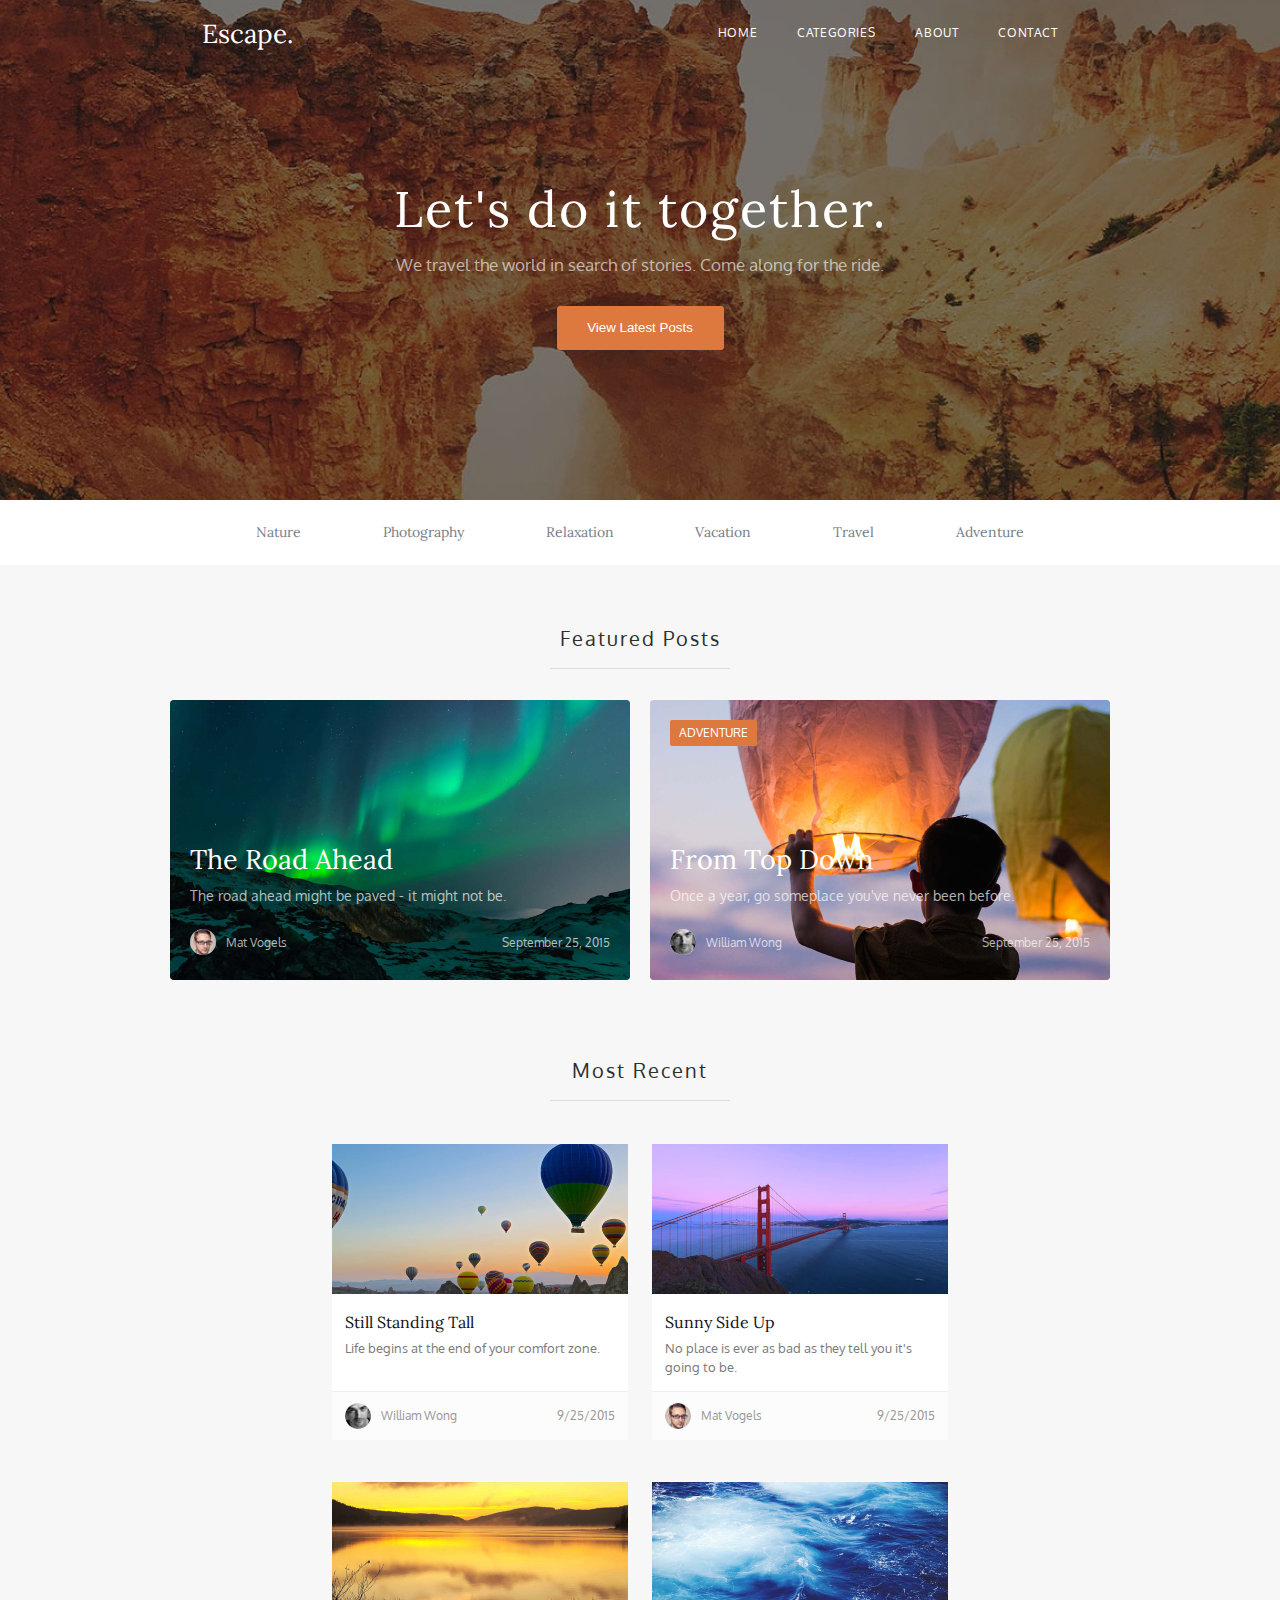
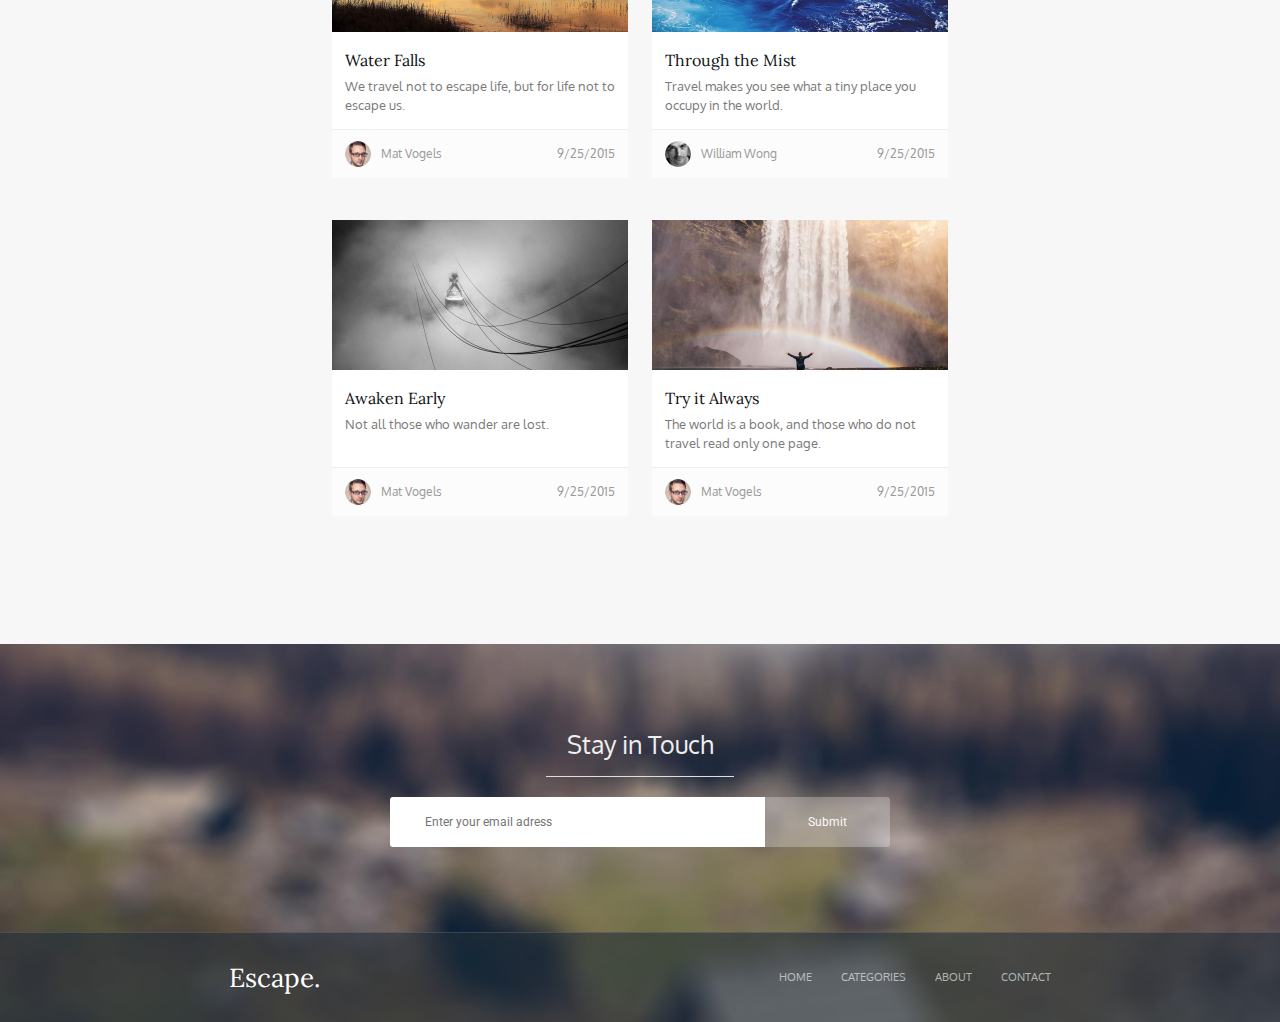
==== commit fff9e9cc: "Доделал позиционирование" ====
--- a/index.html
+++ b/index.html
@@ -6,7 +6,8 @@
     <link rel="stylesheet" href="/css/main.css" />
     <link rel="stylesheet" href="/css/style.css" />
     <link href="https://fonts.googleapis.com/css2?family=Oxygen&display=swap" rel="stylesheet" />
-    <link href="https://fonts.googleapis.com/css2?family=Lora&family=Oxygen&display=swap" rel="stylesheet" />
+    <link href="https://fonts.googleapis.com/css2?family=Lora&display=swap" rel="stylesheet" />
+    <link href="https://fonts.googleapis.com/css2?family=Roboto&display=swap" rel="stylesheet" />
   </head>
   <body class="page">
     <header class="header">
@@ -38,31 +39,31 @@
         <h2 class="main-block__title">Featured Posts</h2>
         <div class="main-block__featured-posts">
           <a href="the-road-ahead.html" class="main-block__main-posts main-posts main-block__main-posts_image_borealis">
-            <div>
+            <div class="main-posts__info">
               <h3 class="main-posts__title">The Road Ahead</h3>
               <span class="main-posts__text">The road ahead might be paved - it might not be.</span>
               <div class="main-posts__sub-menu sub-menu">
-                <div class="sub-menu__author author">
-                  <img class="author__avatar" src="images/mat_vogels.jpg" alt="Mat Vogels" />
-                  <span class="author__sign author__sign_color_white">Mat Vogels</span>
+                <div class="sub-menu__author">
+                  <img class="sub-menu__avatar" src="images/mat_vogels.jpg" alt="Mat Vogels" />
+                  <span class="sub-menu__sign">Mat Vogels</span>
                 </div>
-                <span class="sub-menu__date sub-menu__date_color_white">September 25, 2015</span>
+                <span class="sub-menu__date">September 25, 2015</span>
               </div>
             </div>
           </a>
           <a href="#" class="main-block__main-posts main-block__main-posts_image_lantern main-posts">
-            <div class="main-posts__tag">
-              <span class="main-posts__tag-text">Adventure</span>
-            </div>
             <div class="main-posts__info">
+              <div class="main-posts__tag">
+                <span class="main-posts__tag-text">Adventure</span>
+              </div>
               <h3 class="main-posts__title">From Top Down</h3>
               <span class="main-posts__text">Once a year, go someplace you've never been before.</span>
               <div class="main-posts__sub-menu sub-menu">
-                <div class="sub-menu__author author">
-                  <img class="author__avatar" src="images/william_wong.jpg" alt="Mat Vogels" />
-                  <span class="author__sign author__sign_color_white">William Wong</span>
+                <div class="sub-menu__author">
+                  <img class="sub-menu__avatar" src="images/william_wong.jpg" alt="Mat Vogels" />
+                  <span class="sub-menu__sign">William Wong</span>
                 </div>
-                <span class="sub-menu__date sub-menu__date_color_white">September 25, 2015</span>
+                <span class="sub-menu__date">September 25, 2015</span>
               </div>
             </div>
           </a>
@@ -73,84 +74,86 @@
         <div class="main-block__most-recent-posts">
           <div class="main-block__posts posts">
             <img class="posts__image" src="images/still_standing_tall.png" alt="Still Standing Tall" />
-            <div>
-              <h3 class="posts__title h3">Still Standing Tall</h3>
+            <div class="posts__info">
+              <h3 class="posts__title">Still Standing Tall</h3>
               <span class="posts__text">Life begins at the end of your comfort zone.</span>
             </div>
             <div class="posts__sub-menu sub-menu">
               <div class="sub-menu__author author">
-                <img class="author__avatar" src="images/william_wong.jpg" alt="William Wong" />
-                <span class="author__sign author__sign_color_black">William Wong</span>
+                <img class="sub-menu__avatar" src="images/william_wong.jpg" alt="William Wong" />
+                <span class="sub-menu__sign sub-menu__sign_color_black">William Wong</span>
               </div>
               <span class="sub-menu__date sub-menu__date_color_black">9/25/2015</span>
             </div>
           </div>
           <div class="main-block__posts posts">
             <img class="posts__image" src="images/sunny_side_up.png" alt="Sunny Side Up" />
-            <h3 class="posts__title h3">Sunny Side Up</h3>
-            <span class="posts__text">No place is ever as bad as they tell you it's going to be.</span>
+            <div class="posts__info">
+              <h3 class="posts__title">Sunny Side Up</h3>
+              <span class="posts__text">No place is ever as bad as they tell you it's going to be.</span>
+            </div>
             <div class="posts__sub-menu sub-menu">
               <div class="sub-menu__author author">
-                <img class="author__avatar" src="images/mat_vogels.jpg" alt="Mat Vogels" />
-                <span class="author__sign author__sign_color_black">Mat Vogels</span>
+                <img class="sub-menu__avatar" src="images/mat_vogels.jpg" alt="Mat Vogels" />
+                <span class="sub-menu__sign sub-menu__sign_color_black">Mat Vogels</span>
               </div>
               <span class="sub-menu__date sub-menu__date_color_black">9/25/2015</span>
             </div>
           </div>
           <div class="main-block__posts posts">
             <img class="posts__image" src="images/water_falls.png" alt="Water Falls" />
-            <div>
-              <h3 class="posts__title h3">Water Falls</h3>
+            <div class="posts__info">
+              <h3 class="posts__title">Water Falls</h3>
               <span class="posts__text">We travel not to escape life, but for life not to escape us.</span>
             </div>
             <div class="posts__sub-menu sub-menu">
               <div class="sub-menu__author author">
-                <img class="author__avatar" src="images/mat_vogels.jpg" alt="Mat Vogels" />
-                <span class="author__sign author__sign_color_black">Mat Vogels</span>
+                <img class="sub-menu__avatar" src="images/mat_vogels.jpg" alt="Mat Vogels" />
+                <span class="sub-menu__sign sub-menu__sign_color_black">Mat Vogels</span>
               </div>
               <span class="sub-menu__date sub-menu__date_color_black">9/25/2015</span>
             </div>
           </div>
           <div class="main-block__posts posts">
             <img class="posts__image" src="images/through_the_mist.png" alt="Through the Mist" />
-            <div>
-              <h3 class="posts__title h3">Through the Mist</h3>
+            <div class="posts__info">
+              <h3 class="posts__title">Through the Mist</h3>
               <span class="posts__text">Travel makes you see what a tiny place you occupy in the world.</span>
             </div>
             <div class="posts__sub-menu sub-menu">
               <div class="sub-menu__author  author">
-                <img class="author__avatar" src="images/william_wong.jpg" alt="William Wong" />
-                <span class="author__sign author__sign_color_black">William Wong</span>
+                <img class="sub-menu__avatar" src="images/william_wong.jpg" alt="William Wong" />
+                <span class="sub-menu__sign sub-menu__sign_color_black">William Wong</span>
               </div>
               <span class="sub-menu__date sub-menu__date_color_black">9/25/2015</span>
             </div>
           </div>
           <div class="main-block__posts posts">
             <img class="posts__image" src="images/awaken_early.png" alt="Awaken Early" />
-            <div>
-              <h3 class="posts__title h3">Awaken Early</h3>
+            <div class="posts__info">
+              <h3 class="posts__title">Awaken Early</h3>
               <span class="posts__text">Not all those who wander are lost.</span>
             </div>
             <div class="posts__sub-menu sub-menu">
               <div class="sub-menu__author author">
-                <img class="author__avatar" src="images/mat_vogels.jpg" alt="Mat Vogels" />
-                <span class="author__sign author__sign_color_black">Mat Vogels</span>
+                <img class="sub-menu__avatar" src="images/mat_vogels.jpg" alt="Mat Vogels" />
+                <span class="sub-menu__sign sub-menu__sign_color_black">Mat Vogels</span>
               </div>
               <span class="sub-menu__date sub-menu__date_color_black">9/25/2015</span>
             </div>
           </div>
           <div class="main-block__posts posts">
             <img class="posts__image" src="images/try_it_always.png" alt="Try it Always" />
-            <div>
-              <h3 class="posts__title h3">Try it Always</h3>
+            <div class="posts__info">
+              <h3 class="posts__title">Try it Always</h3>
               <span class="posts__text">
                 The world is a book, and those who do not travel read only one page.
               </span>
             </div>
             <div class="posts__sub-menu sub-menu">
               <div class="sub-menu__author author">
-                <img class="author__avatar" src="images/mat_vogels.jpg" alt="Mat Vogels" />
-                <span class="author__sign author__sign_color_black">Mat Vogels</span>
+                <img class="sub-menu__avatar" src="images/mat_vogels.jpg" alt="Mat Vogels" />
+                <span class="sub-menu__sign sub-menu__sign_color_black">Mat Vogels</span>
               </div>
               <span class="sub-menu__date sub-menu__date_color_black">9/25/2015</span>
             </div>
@@ -158,8 +161,15 @@
         </div>
       </section>
     </div>
-    <footer class="bottom-block">
-      <div class="bottom-block__blur">
+    <div class="bottom-block">
+      <form class="bottom-block__form">
+        <h2 class="bottom-block__form-title">Stay in Touch</h2>
+        <div class="bottom-block__form-info">
+          <input class="bottom-block__email" type="text" name="useremail" placeholder="Enter your email adress" />
+          <input class="bottom-block__submit" type="submit" name="submit" value="Submit" />
+        </div>
+      </form>
+      <footer class="bottom-block__blur">
         <span class="bottom-block__logo">Escape.</span>
         <nav class="bottom-block__nav">
           <a href="#" class="bottom-block__ref">HOME</a>
@@ -167,7 +177,7 @@
           <a href="#" class="bottom-block__ref">ABOUT</a>
           <a href="#" class="bottom-block__ref">CONTACT</a>
         </nav>
-      </div>
-    </footer>
+      </footer>
+    </div>
   </body>
 </html>
--- a/css/main.css
+++ b/css/main.css
@@ -69,11 +69,64 @@
 {
     background: #4D565D url(../images/bottom_block.jpg);
     background-size: cover;
-    height: 89px;
+    height: 378px;
+    display: flex;
+    flex-direction: column;
+    justify-content: space-between;
+}
+
+.bottom-block__form {
+    height: 289px;
+    display: flex;
+    flex-direction: column;
+    align-items: center;
+    justify-content: center;
+}
+
+.bottom-block__form-title
+{
+    font: 400 25px/1.2 "Oxygen";
+    color: #EFEFEF;
+    border-bottom: 1px solid #DEDEDE;
+    padding-bottom: 17px;
+    max-width: 188px;
+    width: 100%;
+    margin: 0 0 20px 0;
+    text-align: center;
+}
+
+.bottom-block__form-info {
+    width: 90%;
+    display: flex;
+    justify-content: center;
+}
+
+.bottom-block__email {
+    box-sizing: border-box;
+    height: 50px;
+    max-width: 375px;
+    width: 100%;
+    font: 400 12px/1.17 "Roboto";
+    padding: 0 35px 0 35px;
+    border: 0;
+    border-radius: 3px 0px 0px 3px;
+}
+
+.bottom-block__submit {
+    max-width: 125px;
+    width: 100%;
+    height: 50px;
+    background: rgba(255, 255, 255, 0.28);
+    border-radius: 0px 3px 3px 0px;
+    border: 0;
+    font: 400 12px/1.17 "Roboto";
+    color: #F8F8F8;
+    cursor: pointer;
 }
 
 .bottom-block__blur
 {
+    border-top: 1px solid rgba(255, 255, 255, 0.12);
     height: 89px;
     background: rgba(35, 47, 56, 0.6);
     display: flex;
--- a/css/style.css
+++ b/css/style.css
@@ -1,8 +1,3 @@
-.h3
-{
-    margin-top: 0;
-}
-
 .top-block
 {
     height: 500px;
@@ -55,7 +50,7 @@
 }
 
 .main-block__featured-posts-block {
-    width: 64%;
+    width: 100%;
     margin-bottom: 67px;
 }
 
@@ -75,14 +70,13 @@
 .main-block__featured-posts {
     display: flex;
     justify-content: center;
+    flex-wrap: wrap;
 }
 
 .main-block__main-posts
 {
     width: 460px;
     height: 280px;
-    background-size: 460px 280px;
-    background-repeat: no-repeat;
     border-radius: 3px;
     cursor: pointer;
 }
@@ -104,11 +98,15 @@
 
 .main-posts__tag
 {
+    margin-bottom: auto;
     width: 87px;
     height: 26px;
     background: #DD783F;
     border: 0;
     border-radius: 2px;
+    display: flex;
+    align-items: center;
+    justify-content: center;
 }
 
 .main-posts__tag-text
@@ -119,13 +117,19 @@
 }
 
 .main-posts__info {
-    position: absolute;
+    box-sizing: border-box;
+    padding: 20px;
+    height: 100%;
+    display: flex;
+    flex-direction: column;
+    justify-content: end;
 }
 
 .main-posts__title
 {
     font: 400 27px/1.11 "Lora";
     color: #FFFFFF;
+    margin: 0 0 8px 0;
 }
 
 .main-posts__text
@@ -134,37 +138,47 @@
     color: rgba(255, 255, 255, 0.7);
 }
 
-.author__avatar
+.main-posts__sub-menu {
+    margin-top: 17px;
+}
+
+.sub-menu {
+    display: flex;
+    justify-content: space-between;
+    align-items: center;
+}
+
+.sub-menu__date
+{
+    font: 400 12px/2.92 "Oxygen";
+    color: rgba(255, 255, 255, 0.7);
+}
+
+
+.sub-menu__date_color_black
+{
+    color: #999999;
+}
+
+.sub-menu__author {
+    display: flex;
+    align-items: center;
+    justify-content: space-between;
+}
+
+.sub-menu__avatar
 {
     border-radius: 50%;
-}
-
-.author__sign
+    margin-right: 10px;
+}
+
+.sub-menu__sign
 {
     font: 400 12px/2.92 "Oxygen";
-}
-
-.author__sign_color_white
-{
     color: rgba(255, 255, 255, 0.7);
 }
 
-.author__sign_color_black
-{
-    color: #999999;
-}
-
-.sub-menu__date
-{
-    font: 400 12px/2.92 "Oxygen";
-}
-
-.sub-menu__date_color_white
-{
-    color: rgba(255, 255, 255, 0.7);
-}
-
-.sub-menu__date_color_black
+.sub-menu__sign_color_black
 {
     color: #999999;
 }
@@ -182,10 +196,11 @@
 
 .main-block__posts
 {
-    width: 296px;
-    height: 291px;
+    max-width: 296px;
+    width: 100%;
+    max-height: 291px;
+    height: 100%;
     background: #FFFFFF;
-    background-size: 296px 291px;
     box-shadow: 0 0 0 rgba(0, 0, 0, 0.09);
     border-radius: 3px;
     cursor: pointer;
@@ -193,18 +208,25 @@
 
 .posts {
     margin: 22px 12px 25px;
-    
 }
 
 .posts__image
 {
     max-height: 150px;
+    height: 100%;
+}
+
+.posts__info {
+    box-sizing: border-box;
+    padding: 14px 13px 12px 13px;
+    height: 93px;
 }
 
 .posts__title
 {
     font: 400 16px/1.31 "Lora";
     color: #101315;
+    margin: 0 0 6px 0;
 }
 
 .posts__text
@@ -215,6 +237,8 @@
 
 .posts__sub-menu
 {
+    height: 48px;
+    padding: 0 13px;
     border-top: 1px solid #EFEFEF;
     background: #FCFCFC;
 }
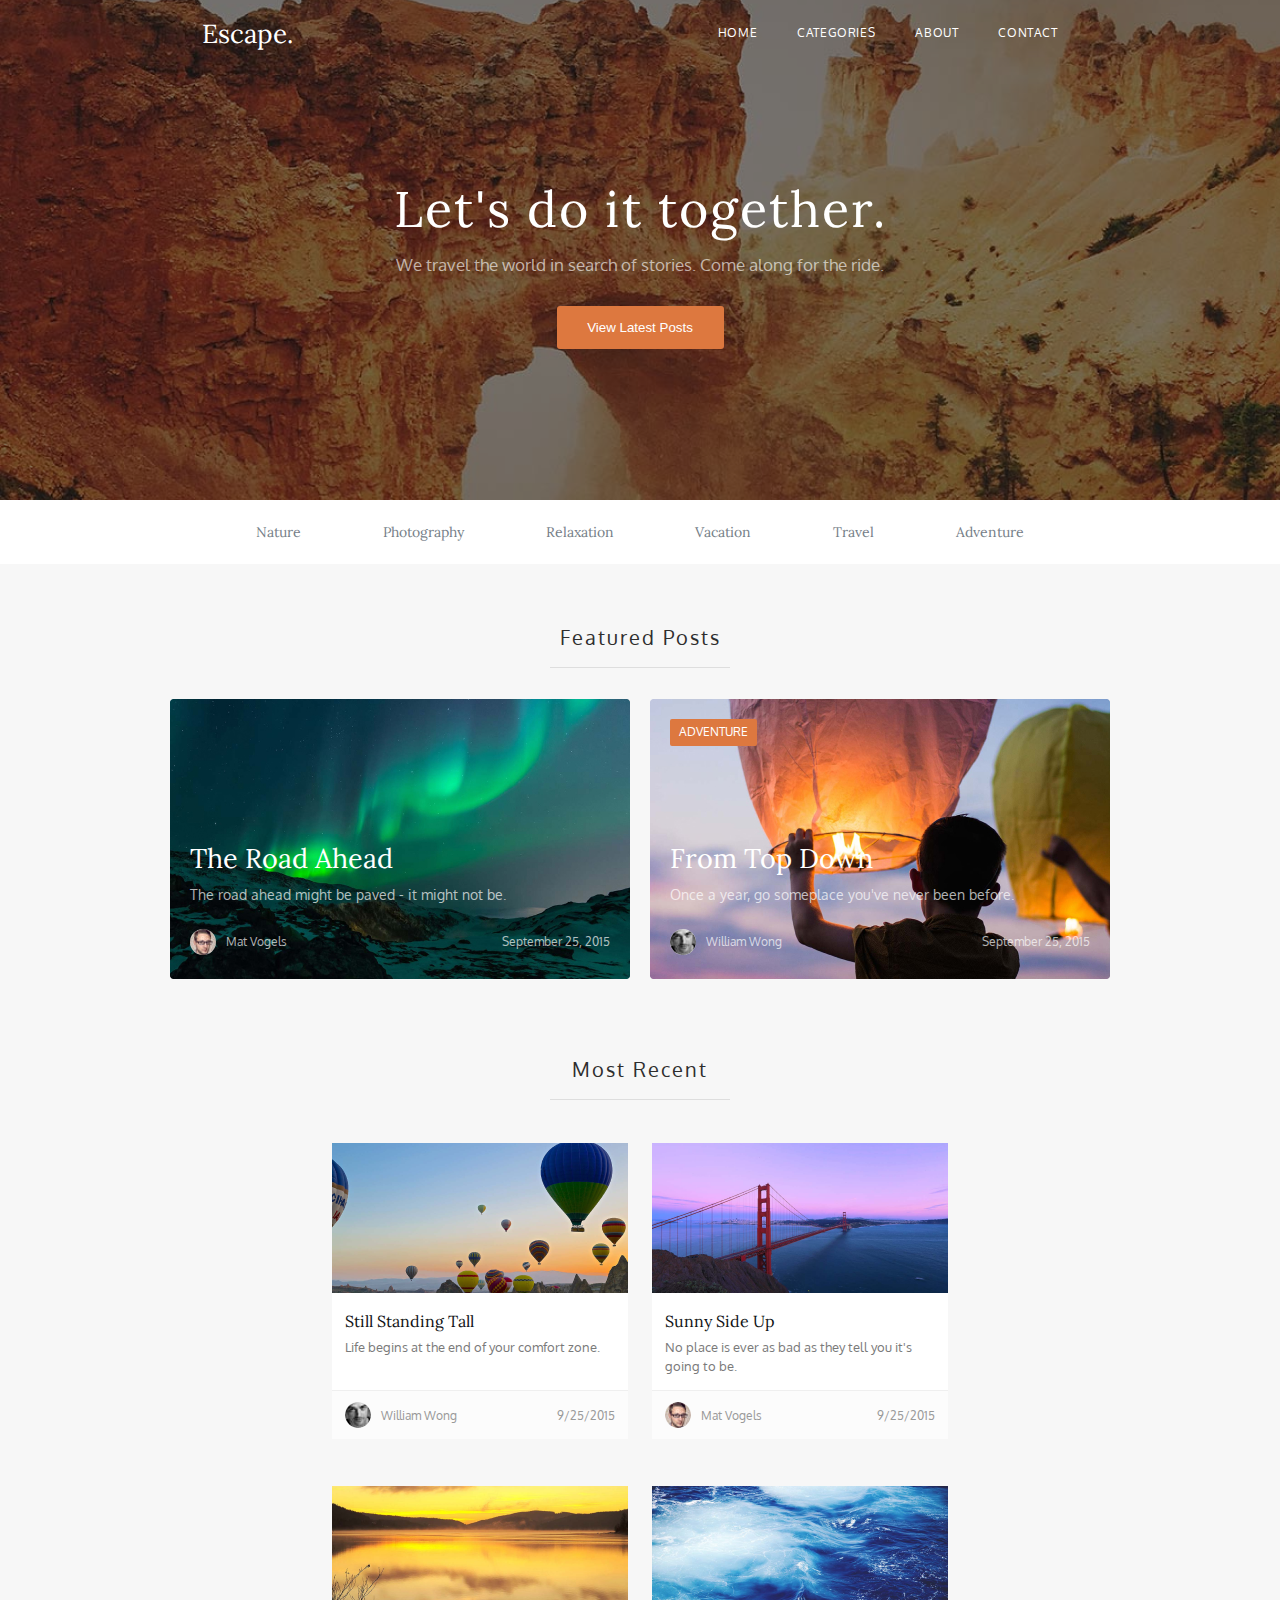
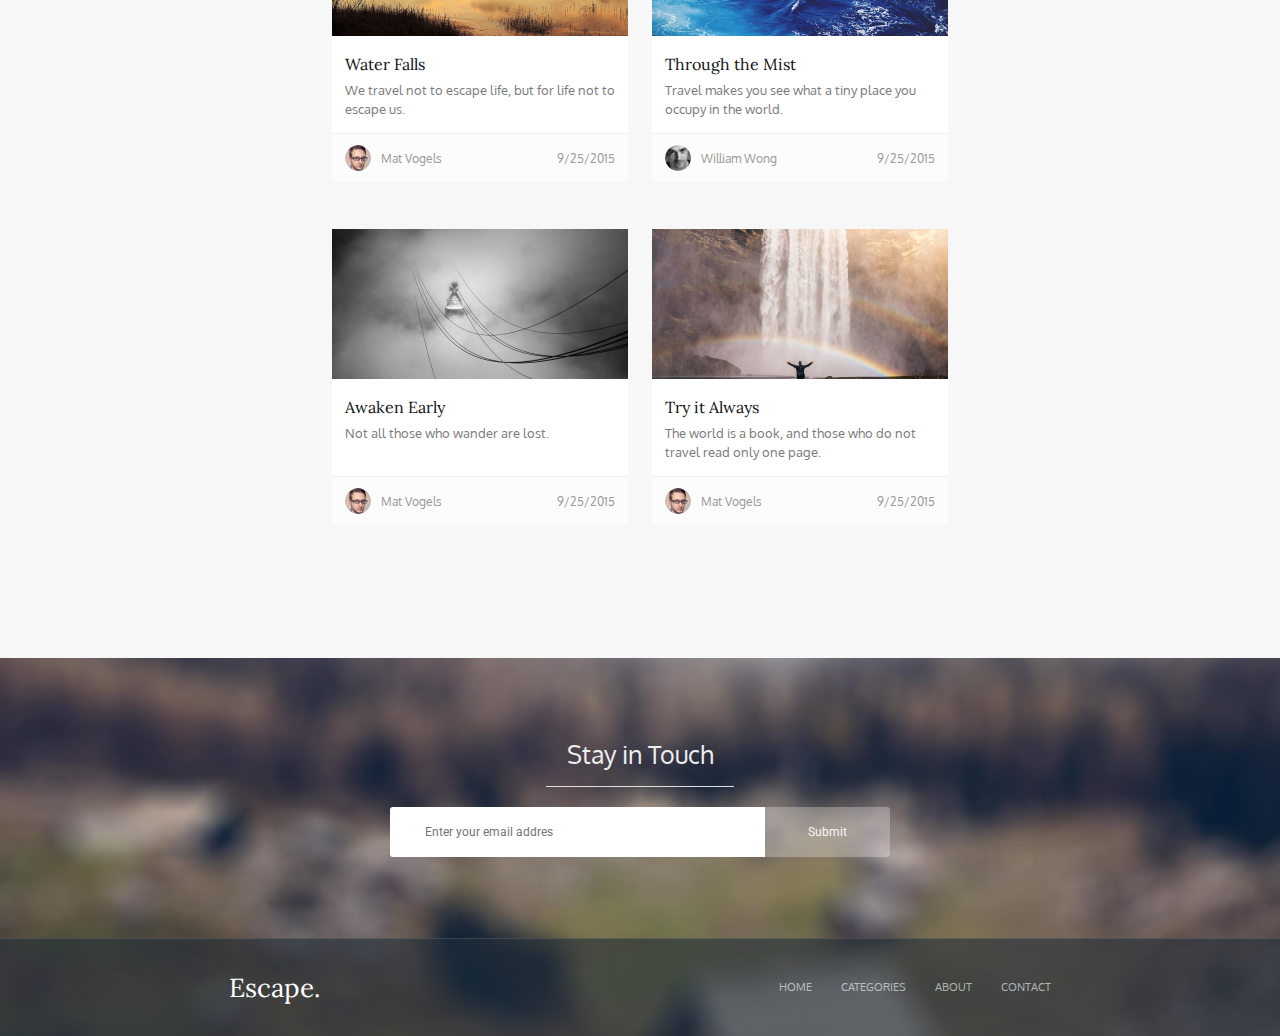
==== commit c5341c61: "Сделал првки(CR+)" ====
--- a/index.html
+++ b/index.html
@@ -5,9 +5,7 @@
     <title>Escape</title>
     <link rel="stylesheet" href="/css/main.css" />
     <link rel="stylesheet" href="/css/style.css" />
-    <link href="https://fonts.googleapis.com/css2?family=Oxygen&display=swap" rel="stylesheet" />
-    <link href="https://fonts.googleapis.com/css2?family=Lora&display=swap" rel="stylesheet" />
-    <link href="https://fonts.googleapis.com/css2?family=Roboto&display=swap" rel="stylesheet" />
+    <link href="https://fonts.googleapis.com/css2?family=Oxygen&family=Lora&family=Roboto&display=swap" rel="stylesheet" />
   </head>
   <body class="page">
     <header class="header">
@@ -21,9 +19,9 @@
     </header>
     <div class="top-block">
       <h1 class="top-block__title">Let's do it together.</h1>
-      <span class="top-block__text">
+      <p class="top-block__text">
         We travel the world in search of stories. Come along for the ride.
-      </span>
+      </p>
       <button class="top-block__button">View latest posts</button>
     </div>
     <div class="tag-block">
@@ -38,11 +36,11 @@
       <section class="main-block__featured-posts-block">
         <h2 class="main-block__title">Featured Posts</h2>
         <div class="main-block__featured-posts">
-          <a href="the-road-ahead.html" class="main-block__main-posts main-posts main-block__main-posts_image_borealis">
-            <div class="main-posts__info">
-              <h3 class="main-posts__title">The Road Ahead</h3>
-              <span class="main-posts__text">The road ahead might be paved - it might not be.</span>
-              <div class="main-posts__sub-menu sub-menu">
+          <a href="the-road-ahead.html" class="main-block__main-post main-post main-block__main-post_image_borealis">
+            <div class="main-post__info">
+              <h3 class="main-post__title">The Road Ahead</h3>
+              <p class="main-post__text">The road ahead might be paved - it might not be.</p>
+              <div class="main-post__sub-menu sub-menu">
                 <div class="sub-menu__author">
                   <img class="sub-menu__avatar" src="images/mat_vogels.jpg" alt="Mat Vogels" />
                   <span class="sub-menu__sign">Mat Vogels</span>
@@ -51,14 +49,14 @@
               </div>
             </div>
           </a>
-          <a href="#" class="main-block__main-posts main-block__main-posts_image_lantern main-posts">
-            <div class="main-posts__info">
-              <div class="main-posts__tag">
-                <span class="main-posts__tag-text">Adventure</span>
+          <a href="#" class="main-block__main-post main-block__main-post_image_lantern main-post">
+            <div class="main-post__info">
+              <div class="main-post__tag">
+                <span class="main-post__tag-text">Adventure</span>
               </div>
-              <h3 class="main-posts__title">From Top Down</h3>
-              <span class="main-posts__text">Once a year, go someplace you've never been before.</span>
-              <div class="main-posts__sub-menu sub-menu">
+              <h3 class="main-post__title">From Top Down</h3>
+              <p class="main-post__text">Once a year, go someplace you've never been before.</p>
+              <div class="main-post__sub-menu sub-menu">
                 <div class="sub-menu__author">
                   <img class="sub-menu__avatar" src="images/william_wong.jpg" alt="Mat Vogels" />
                   <span class="sub-menu__sign">William Wong</span>
@@ -72,13 +70,13 @@
       <section class="main-block__most-recent-posts-block">
         <h2 class="main-block__title">Most Recent</h2>
         <div class="main-block__most-recent-posts">
-          <div class="main-block__posts posts">
-            <img class="posts__image" src="images/still_standing_tall.png" alt="Still Standing Tall" />
-            <div class="posts__info">
-              <h3 class="posts__title">Still Standing Tall</h3>
-              <span class="posts__text">Life begins at the end of your comfort zone.</span>
+          <div class="main-block__post post">
+            <img class="post__image" src="images/still_standing_tall.png" alt="Still Standing Tall" />
+            <div class="post__info">
+              <h3 class="post__title">Still Standing Tall</h3>
+              <p class="post__text">Life begins at the end of your comfort zone.</p>
             </div>
-            <div class="posts__sub-menu sub-menu">
+            <div class="post__sub-menu sub-menu">
               <div class="sub-menu__author author">
                 <img class="sub-menu__avatar" src="images/william_wong.jpg" alt="William Wong" />
                 <span class="sub-menu__sign sub-menu__sign_color_black">William Wong</span>
@@ -86,13 +84,13 @@
               <span class="sub-menu__date sub-menu__date_color_black">9/25/2015</span>
             </div>
           </div>
-          <div class="main-block__posts posts">
-            <img class="posts__image" src="images/sunny_side_up.png" alt="Sunny Side Up" />
-            <div class="posts__info">
-              <h3 class="posts__title">Sunny Side Up</h3>
-              <span class="posts__text">No place is ever as bad as they tell you it's going to be.</span>
+          <div class="main-block__post post">
+            <img class="post__image" src="images/sunny_side_up.png" alt="Sunny Side Up" />
+            <div class="post__info">
+              <h3 class="post__title">Sunny Side Up</h3>
+              <p class="post__text">No place is ever as bad as they tell you it's going to be.</p>
             </div>
-            <div class="posts__sub-menu sub-menu">
+            <div class="post__sub-menu sub-menu">
               <div class="sub-menu__author author">
                 <img class="sub-menu__avatar" src="images/mat_vogels.jpg" alt="Mat Vogels" />
                 <span class="sub-menu__sign sub-menu__sign_color_black">Mat Vogels</span>
@@ -100,13 +98,13 @@
               <span class="sub-menu__date sub-menu__date_color_black">9/25/2015</span>
             </div>
           </div>
-          <div class="main-block__posts posts">
-            <img class="posts__image" src="images/water_falls.png" alt="Water Falls" />
-            <div class="posts__info">
-              <h3 class="posts__title">Water Falls</h3>
-              <span class="posts__text">We travel not to escape life, but for life not to escape us.</span>
+          <div class="main-block__post post">
+            <img class="post__image" src="images/water_falls.png" alt="Water Falls" />
+            <div class="post__info">
+              <h3 class="post__title">Water Falls</h3>
+              <p class="post__text">We travel not to escape life, but for life not to escape us.</p>
             </div>
-            <div class="posts__sub-menu sub-menu">
+            <div class="post__sub-menu sub-menu">
               <div class="sub-menu__author author">
                 <img class="sub-menu__avatar" src="images/mat_vogels.jpg" alt="Mat Vogels" />
                 <span class="sub-menu__sign sub-menu__sign_color_black">Mat Vogels</span>
@@ -114,27 +112,27 @@
               <span class="sub-menu__date sub-menu__date_color_black">9/25/2015</span>
             </div>
           </div>
-          <div class="main-block__posts posts">
-            <img class="posts__image" src="images/through_the_mist.png" alt="Through the Mist" />
-            <div class="posts__info">
-              <h3 class="posts__title">Through the Mist</h3>
-              <span class="posts__text">Travel makes you see what a tiny place you occupy in the world.</span>
+          <div class="main-block__post post">
+            <img class="post__image" src="images/through_the_mist.png" alt="Through the Mist" />
+            <div class="post__info">
+              <h3 class="post__title">Through the Mist</h3>
+              <p class="post__text">Travel makes you see what a tiny place you occupy in the world.</p>
             </div>
-            <div class="posts__sub-menu sub-menu">
-              <div class="sub-menu__author  author">
+            <div class="post__sub-menu sub-menu">
+              <div class="sub-menu__author author">
                 <img class="sub-menu__avatar" src="images/william_wong.jpg" alt="William Wong" />
                 <span class="sub-menu__sign sub-menu__sign_color_black">William Wong</span>
               </div>
               <span class="sub-menu__date sub-menu__date_color_black">9/25/2015</span>
             </div>
           </div>
-          <div class="main-block__posts posts">
-            <img class="posts__image" src="images/awaken_early.png" alt="Awaken Early" />
-            <div class="posts__info">
-              <h3 class="posts__title">Awaken Early</h3>
-              <span class="posts__text">Not all those who wander are lost.</span>
+          <div class="main-block__post post">
+            <img class="post__image" src="images/awaken_early.png" alt="Awaken Early" />
+            <div class="post__info">
+              <h3 class="post__title">Awaken Early</h3>
+              <p class="post__text">Not all those who wander are lost.</p>
             </div>
-            <div class="posts__sub-menu sub-menu">
+            <div class="post__sub-menu sub-menu">
               <div class="sub-menu__author author">
                 <img class="sub-menu__avatar" src="images/mat_vogels.jpg" alt="Mat Vogels" />
                 <span class="sub-menu__sign sub-menu__sign_color_black">Mat Vogels</span>
@@ -142,15 +140,15 @@
               <span class="sub-menu__date sub-menu__date_color_black">9/25/2015</span>
             </div>
           </div>
-          <div class="main-block__posts posts">
-            <img class="posts__image" src="images/try_it_always.png" alt="Try it Always" />
-            <div class="posts__info">
-              <h3 class="posts__title">Try it Always</h3>
-              <span class="posts__text">
+          <div class="main-block__post post">
+            <img class="post__image" src="images/try_it_always.png" alt="Try it Always" />
+            <div class="post__info">
+              <h3 class="post__title">Try it Always</h3>
+              <p class="post__text">
                 The world is a book, and those who do not travel read only one page.
-              </span>
+              </p>
             </div>
-            <div class="posts__sub-menu sub-menu">
+            <div class="post__sub-menu sub-menu">
               <div class="sub-menu__author author">
                 <img class="sub-menu__avatar" src="images/mat_vogels.jpg" alt="Mat Vogels" />
                 <span class="sub-menu__sign sub-menu__sign_color_black">Mat Vogels</span>
@@ -165,7 +163,7 @@
       <form class="bottom-block__form">
         <h2 class="bottom-block__form-title">Stay in Touch</h2>
         <div class="bottom-block__form-info">
-          <input class="bottom-block__email" type="text" name="useremail" placeholder="Enter your email adress" />
+          <input class="bottom-block__email" type="text" name="useremail" placeholder="Enter your email addres" />
           <input class="bottom-block__submit" type="submit" name="submit" value="Submit" />
         </div>
       </form>
--- a/css/main.css
+++ b/css/main.css
@@ -14,7 +14,8 @@
     flex-wrap: wrap;
 }
 
-.header__nav {
+.header__nav 
+{
     max-width: 380px;
     width: 100%;
     display: flex;
@@ -23,8 +24,7 @@
 }
 
 .header__logo
-{
-    
+{    
     font: 400 26px "Lora";
     color: #FFFFFF;
     cursor: pointer;
@@ -62,21 +62,22 @@
 {
     font: 400 17px/1.18 "Oxygen";
     color: rgba(255, 255, 255, 0.63);
-    margin-bottom: 31px;
+    margin: 0 0 31px;
 }
 
 .bottom-block
 {
     background: #4D565D url(../images/bottom_block.jpg);
     background-size: cover;
-    height: 378px;
+    min-height: 378px;
     display: flex;
     flex-direction: column;
     justify-content: space-between;
 }
 
-.bottom-block__form {
-    height: 289px;
+.bottom-block__form 
+{
+    margin: auto 0;
     display: flex;
     flex-direction: column;
     align-items: center;
@@ -95,13 +96,15 @@
     text-align: center;
 }
 
-.bottom-block__form-info {
+.bottom-block__form-info
+{
     width: 90%;
     display: flex;
     justify-content: center;
 }
 
-.bottom-block__email {
+.bottom-block__email 
+{
     box-sizing: border-box;
     height: 50px;
     max-width: 375px;
@@ -109,15 +112,16 @@
     font: 400 12px/1.17 "Roboto";
     padding: 0 35px 0 35px;
     border: 0;
-    border-radius: 3px 0px 0px 3px;
+    border-radius: 3px 0 0 3px;
 }
 
-.bottom-block__submit {
+.bottom-block__submit 
+{
     max-width: 125px;
     width: 100%;
     height: 50px;
     background: rgba(255, 255, 255, 0.28);
-    border-radius: 0px 3px 3px 0px;
+    border-radius: 0 3px 3px 0;
     border: 0;
     font: 400 12px/1.17 "Roboto";
     color: #F8F8F8;
@@ -127,7 +131,7 @@
 .bottom-block__blur
 {
     border-top: 1px solid rgba(255, 255, 255, 0.12);
-    height: 89px;
+    padding: 32px 0;
     background: rgba(35, 47, 56, 0.6);
     display: flex;
     justify-content: space-around;
@@ -142,7 +146,8 @@
     cursor: pointer;
 }
 
-.bottom-block__nav {
+.bottom-block__nav 
+{
     max-width: 272px;
     width: 100%;
     display: flex;
--- a/css/style.css
+++ b/css/style.css
@@ -1,6 +1,6 @@
-.top-block
-{
-    height: 500px;
+.top-block 
+{
+    min-height: 500px;
     background: url(../images/header.png);
     background-size: cover;
     display: flex;
@@ -9,9 +9,9 @@
     justify-content: center;
 }
 
-.top-block__button
-{
-    height: 44px;
+.top-block__button 
+{
+    padding: 14px 0;
     width: 167px;
     background: #DD783F;
     color: #FFFFFF;
@@ -21,10 +21,10 @@
     cursor: pointer;
 }
 
-.tag-block
+.tag-block 
 {
     background: #FFFFFF;
-    height: 65px;
+    padding: 22px 0;
     margin: 0 auto;
     width: 60%;
     display: flex;
@@ -33,14 +33,14 @@
     flex-wrap: wrap;
 }
 
-.tag-block__ref
+.tag-block__ref 
 {
     text-decoration: 0;
     font: 400 14px/1.43 "Lora";
     color: #768088;
 }
 
-.main-block
+.main-block 
 {
     background: #F7F7F7;
     display: flex;
@@ -49,12 +49,13 @@
     padding-top: 60px;
 }
 
-.main-block__featured-posts-block {
+.main-block__featured-posts-block 
+{
     width: 100%;
     margin-bottom: 67px;
 }
 
-.main-block__title
+.main-block__title 
 {
     font: 400 20px/1.35 "Oxygen";
     letter-spacing: 2px;
@@ -67,40 +68,42 @@
     text-align: center;
 }
 
-.main-block__featured-posts {
+.main-block__featured-posts 
+{
     display: flex;
     justify-content: center;
     flex-wrap: wrap;
 }
 
-.main-block__main-posts
+.main-block__main-post
 {
     width: 460px;
-    height: 280px;
+    min-height: 280px;
     border-radius: 3px;
     cursor: pointer;
 }
 
-.main-block__main-posts_image_borealis
+.main-block__main-post_image_borealis 
 {
     background-image: url(../images/the_road_ahead.jpg);
 }
 
-.main-block__main-posts_image_lantern
+.main-block__main-post_image_lantern 
 {
     background-image: url(../images/from_top_down.jpg);
 }
 
-.main-posts {
+.main-post 
+{
     margin: 10px;
     text-decoration: 0;
 }
 
-.main-posts__tag
+.main-post__tag 
 {
     margin-bottom: auto;
     width: 87px;
-    height: 26px;
+    padding: 7px 0;
     background: #DD783F;
     border: 0;
     border-radius: 2px;
@@ -109,14 +112,15 @@
     justify-content: center;
 }
 
-.main-posts__tag-text
+.main-post__tag-text 
 {
     font: 400 12px/1.08 "Oxygen";
     text-transform: uppercase;
     color: #FFFFFF;
 }
 
-.main-posts__info {
+.main-post__info 
+{
     box-sizing: border-box;
     padding: 20px;
     height: 100%;
@@ -125,80 +129,86 @@
     justify-content: end;
 }
 
-.main-posts__title
+.main-post__title 
 {
     font: 400 27px/1.11 "Lora";
     color: #FFFFFF;
     margin: 0 0 8px 0;
 }
 
-.main-posts__text
-{
+.main-post__text 
+{
+    margin: 0;
     font: 400 14px/1.79 "Oxygen";
     color: rgba(255, 255, 255, 0.7);
 }
 
-.main-posts__sub-menu {
+.main-post__sub-menu 
+{
     margin-top: 17px;
 }
 
-.sub-menu {
+.sub-menu 
+{
     display: flex;
     justify-content: space-between;
     align-items: center;
 }
 
-.sub-menu__date
+.sub-menu__date 
 {
     font: 400 12px/2.92 "Oxygen";
     color: rgba(255, 255, 255, 0.7);
 }
 
 
-.sub-menu__date_color_black
+.sub-menu__date_color_black 
 {
     color: #999999;
 }
 
-.sub-menu__author {
+.sub-menu__author 
+{
     display: flex;
     align-items: center;
     justify-content: space-between;
 }
 
-.sub-menu__avatar
+.sub-menu__avatar 
 {
     border-radius: 50%;
     margin-right: 10px;
 }
 
-.sub-menu__sign
+.sub-menu__sign 
 {
     font: 400 12px/2.92 "Oxygen";
     color: rgba(255, 255, 255, 0.7);
 }
 
-.sub-menu__sign_color_black
+.sub-menu__sign_color_black 
 {
     color: #999999;
 }
 
-.main-block__most-recent-posts-block {
+.main-block__most-recent-posts-block 
+{
     width: 66%;
     margin-bottom: 108px;
 }
 
-.main-block__most-recent-posts {
+.main-block__most-recent-posts 
+{
     display: flex;
     justify-content: center;
     flex-wrap: wrap;
 }
 
-.main-block__posts
+.main-block__post 
 {
     max-width: 296px;
     width: 100%;
-    max-height: 291px;
+    min-height: 291px;
     height: 100%;
     background: #FFFFFF;
     box-shadow: 0 0 0 rgba(0, 0, 0, 0.09);
@@ -206,39 +216,43 @@
     cursor: pointer;
 }
 
-.posts {
+.post
+{
     margin: 22px 12px 25px;
 }
 
-.posts__image
+.post__image 
 {
     max-height: 150px;
     height: 100%;
-}
-
-.posts__info {
+    width: 100%;
+}
+
+.post__info 
+{
     box-sizing: border-box;
-    padding: 14px 13px 12px 13px;
-    height: 93px;
-}
-
-.posts__title
+    padding: 14px 13px 12px;
+    min-height: 93px;
+}
+
+.post__title 
 {
     font: 400 16px/1.31 "Lora";
     color: #101315;
-    margin: 0 0 6px 0;
-}
-
-.posts__text
-{
+    margin: 0 0 6px;
+}
+
+.post__text 
+{
+    margin: 0;
     font: 400 13px/1.46 "Oxygen";
     color: #7A7A7A;
 }
 
-.posts__sub-menu
-{
-    height: 48px;
+.post__sub-menu 
+{
+    min-height: 48px;
     padding: 0 13px;
     border-top: 1px solid #EFEFEF;
     background: #FCFCFC;
-}
+}